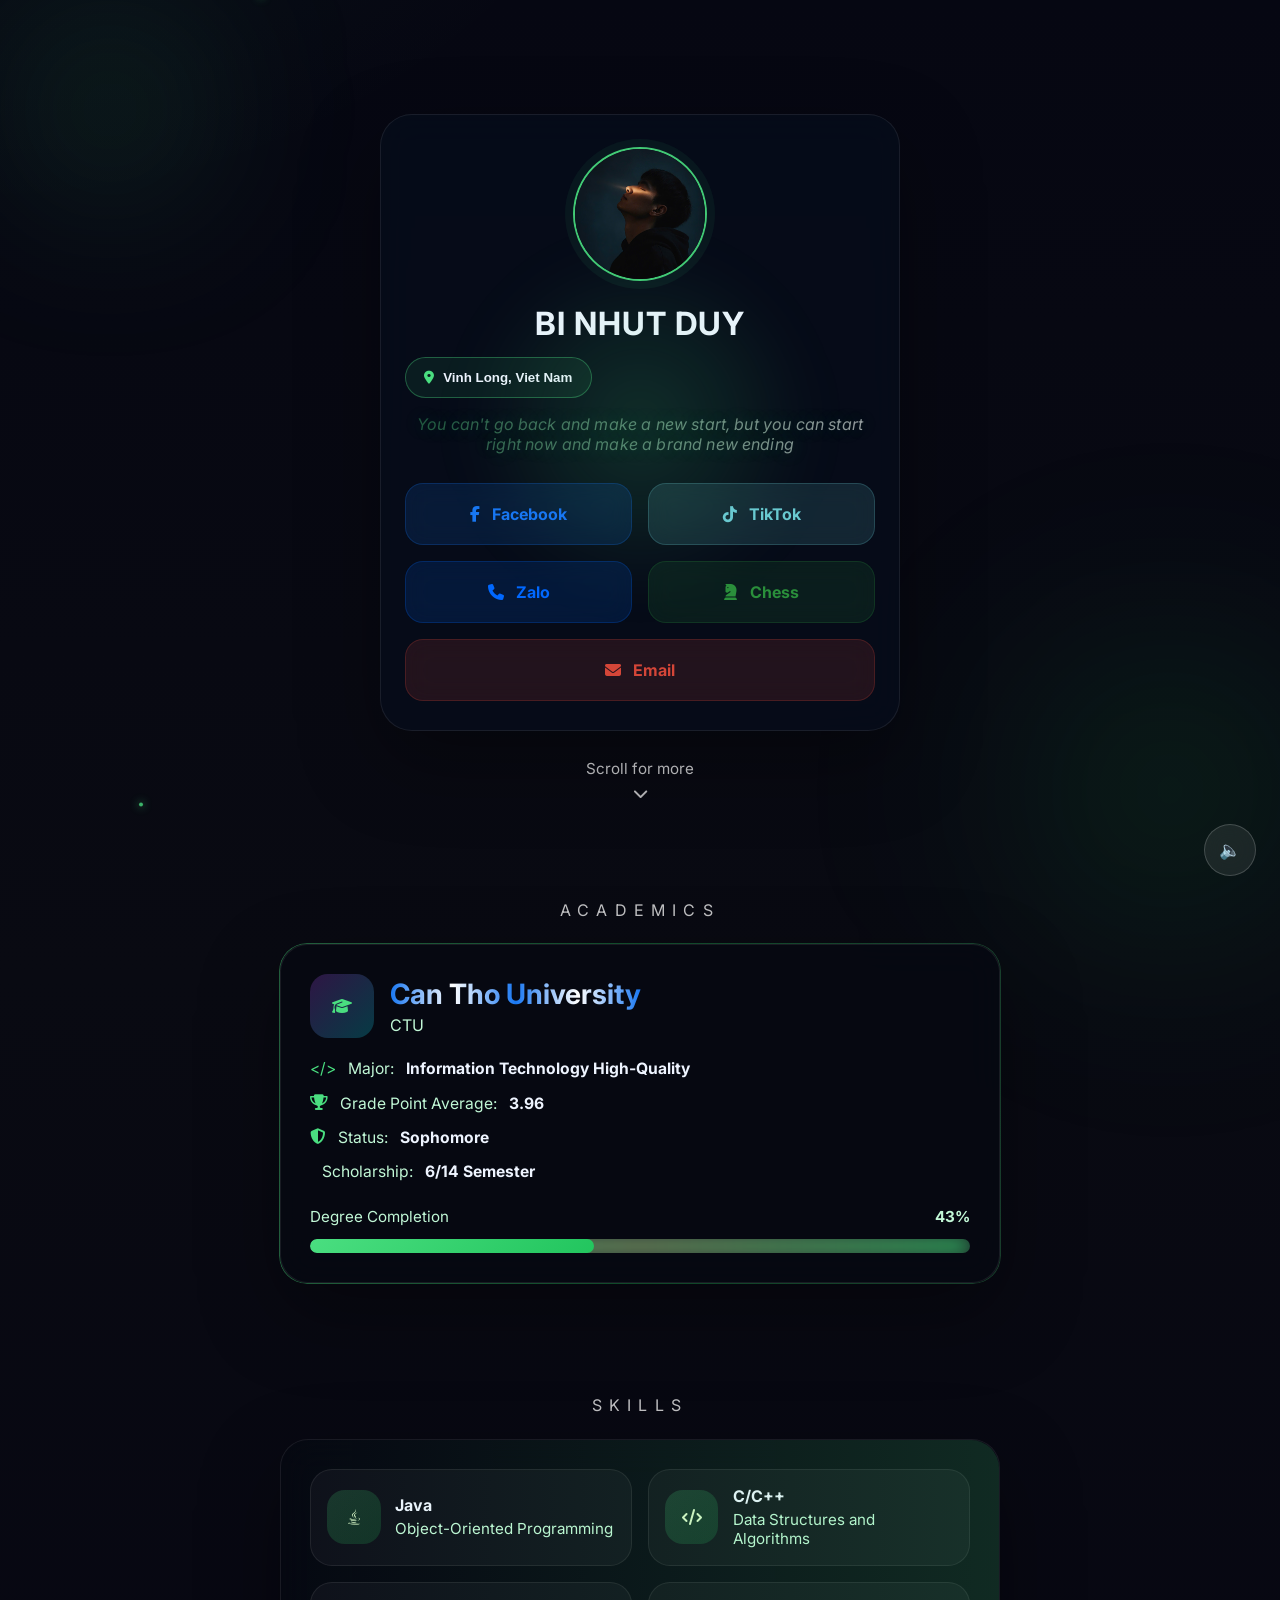
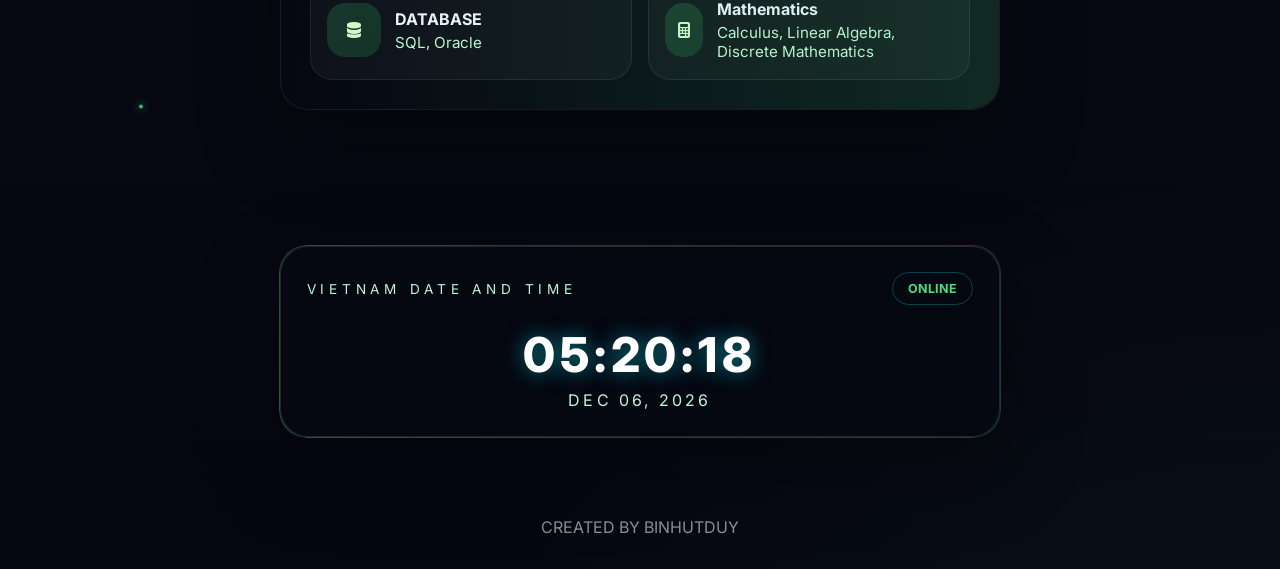
==== BlogCaNhan/index.html @ 52a74ba6 "Add files via upload" ====
<!DOCTYPE html>
<html lang="vi">
  <head>
    <meta charset="UTF-8" />
    <meta name="viewport" content="width=device-width, initial-scale=1.0" />
    <title>Nhut Duy Bi Profile</title>
    <meta
      name="description"
      content="Profile card cá nhân với hiệu ứng neon, giao diện mobile-first và liên kết mạng xã hội." 
    />
    <link rel="preconnect" href="https://fonts.googleapis.com" />
    <link rel="preconnect" href="https://fonts.gstatic.com" crossorigin />
    <link
      href="https://fonts.googleapis.com/css2?family=Inter:wght@400;500;600;700;800&display=swap"
      rel="stylesheet"
    />
    <link
      rel="stylesheet"
      href="https://cdnjs.cloudflare.com/ajax/libs/font-awesome/6.5.2/css/all.min.css"
    />
    <link rel="stylesheet" href="styles.css" />
  </head>
  <body>
    <audio id="background-music" src="https://www.soundhelix.com/examples/mp3/SoundHelix-Song-1.mp3" loop preload="auto"></audio>
    <button id="music-toggle" class="music-toggle" aria-label="Toggle background music">🔈</button>
    
    <div id="particles-js"></div>

    <main class="hero">
      <div class="hero-card" data-aos="fade-up">
        <div class="hero-card-glow"></div>
        <div class="avatar-wrap">
          <img
            src="img/avatar.jpg"
            alt="avatar"
            class="avatar"
          />
        </div>
        <h1>BI NHUT DUY</h1>
        <button class="location-pill">
          <i class="fa-solid fa-location-dot"></i>
          Vinh Long, Viet Nam
        </button>
        <p class="subtitle">You can't go back and make a new start, but you can start right now and make a brand new ending</p>

        <div class="links-grid">
          <a href="https://www.facebook.com/nhutduymz2306" target="_blank" rel="noopener noreferrer" class="link-button facebook">
            <i class="fa-brands fa-facebook-f"></i>
            Facebook
          </a>
          <a href="https://www.tiktok.com/@nhutduybi" target="_blank" rel="noopener noreferrer" class="link-button tik-tok">
            <i class="fa-brands fa-tiktok"></i>
            TikTok
          </a>
          <a href="http://zalo.me/0325506418" target="_blank" rel="noopener noreferrer" class="link-button zalo">
            <i class="fa-solid fa-phone"></i>
            Zalo
          </a>
          <a href="https://link.chess.com/friend/YRflpR" target="_blank" rel="noopener noreferrer" class="link-button chess">
            <i class="fa-solid fa-chess-knight"></i>
            Chess
          </a>
          <a href="mailto:nhutduybi2006@gmail.com" target="_blank" rel="noopener noreferrer" class="link-button free-fire">
            <i class="fa-solid fa-envelope"></i>
            Email
          </a>
        </div>
      </div>

      <div class="scroll-hint">
        <span>Scroll for more</span>
        <i class="fa-solid fa-chevron-down"></i>
      </div>
    </main>

    <section class="section academics container" data-aos="fade-up">
      <div class="section-heading">ACADEMICS</div>
      <div class="academics-card">
        <div class="academics-top">
          <div class="academics-icon">
            <i class="fa-solid fa-graduation-cap"></i>
          </div>
          <div>
            <h2>Can Tho University</h2>
            <p>CTU</p>
          </div>
        </div>
        <div class="academics-info">
          <div><span>&lt;/&gt;</span> Major: <strong>Information Technology High-Quality</strong></div>
          <div><i class="fa-solid fa-trophy"></i> Grade Point Average: <strong>3.96</strong></div>
          <div><i class="fa-solid fa-shield-halved"></i> Status: <strong>Sophomore</strong></div>
          <div><i class="fa-solid fa-shield-check"></i> Scholarship: <strong>6/14 Semester</strong></div>
        </div>
        <div class="progress-row">
          <div class="progress-meta">
            <span>Degree Completion</span>
            <strong>43%</strong>
          </div>
          <div class="progress-bar"><div class="progress-fill"></div></div>
        </div>
      </div>
    </section>

    <section class="section achievements container" data-aos="fade-up">
    <div class="section-heading">SKILLS</div>
      <div class="achievements-card">
        <div class="achievement-grid">
          <div class="achievement-item">
            <div class="achievement-icon">
              <i class="fa-brands fa-java"></i>
            </div>
            <div>
              <h3>Java</h3>
              <p>Object-Oriented Programming</p>
            </div>
          </div>
          <div class="achievement-item">
            <div class="achievement-icon">
              <i class="fa-solid fa-code"></i>
            </div>
            <div>
              <h3>C/C++</h3>
              <p>Data Structures and Algorithms</p>
            </div>
          </div>
          <div class="achievement-item">
            <div class="achievement-icon">
              <i class="fa-solid fa-database"></i>
            </div>
            <div>
              <h3>DATABASE</h3>
              <p>SQL, Oracle</p>
            </div>
          </div>
          <div class="achievement-item">
            <div class="achievement-icon">
              <i class="fa-solid fa-calculator"></i>
            </div>
            <div>
              <h3>Mathematics</h3>
              <p>Calculus, Linear Algebra, Discrete Mathematics</p>
            </div>
          </div>
        </div>
      </div>
    </section>

    <section class="section clock-section container" data-aos="fade-up">
      <div class="clock-card">
        <div class="clock-head">
          <span class="clock-title">VIETNAM DATE AND TIME</span>
          <span class="status-pill">ONLINE</span>
        </div>
        <div class="clock-display">
          <div id="clock-time">00:00:00</div>
          <div id="clock-date">-- --- ----</div>
        </div>
      </div>
    </section>

    <footer class="footer">
      <p>CREATED BY BINHUTDUY</p>
    </footer>

    <script src="https://unpkg.com/aos@2.3.4/dist/aos.js"></script>
    <script src="script.js"></script>
  </body>
</html>
---- BlogCaNhan/styles.css ----
:root {
  --bg: #04050e;
  --panel: rgba(9, 12, 26, 0.75);
  --panel-strong: rgba(255, 255, 255, 0.08);
  --text: #eef4ff;
  --muted: #c1f7d6;
  --accent: #4ade80;
  --accent-2: #22c55e;
  --accent-3: #16a34a;
  --border: rgba(255, 255, 255, 0.12);
  --shadow: 0 30px 80px rgba(0, 0, 0, 0.35);
}

* {
  box-sizing: border-box;
  margin: 0;
  padding: 0;
}

html {
  scroll-behavior: smooth;
  overflow-x: hidden;
}

body {
  overflow-x: hidden;
}

@keyframes pulse-glow {
  0%, 100% {
    box-shadow: 0 0 0 0 rgba(74, 222, 128, 0.7);
  }
  50% {
    box-shadow: 0 0 0 12px rgba(74, 222, 128, 0);
  }
}

@keyframes float-scale {
  0%, 100% {
    transform: scale(1);
  }
  50% {
    transform: scale(1.04);
  }
}

@keyframes shimmer {
  0% {
    background-position: -1000px 0;
  }
  100% {
    background-position: 1000px 0;
  }
}

@keyframes glow-pulse {
  0%, 100% {
    opacity: 0.35;
  }
  50% {
    opacity: 0.65;
  }
}

@keyframes glow-sweep {
  0% {
    opacity: 0.9;
    background-position: -220% 0;
  }
  50% {
    opacity: 1;
    background-position: 220% 0;
  }
  100% {
    opacity: 0.9;
    background-position: -220% 0;
  }
}

@keyframes shimmer-sweep {
  0% {
    background-position: -200% 0;
  }
  100% {
    background-position: 200% 0;
  }
}

@keyframes page-float {
  0%, 100% {
    transform: translate3d(0, 0, 0) scale(1);
    opacity: 0.35;
  }
  50% {
    transform: translate3d(30px, -20px, 0) scale(1.05);
    opacity: 0.55;
  }
}

@keyframes rotate-gradient {
  0% {
    background-position: 0% 50%;
  }
  50% {
    background-position: 100% 50%;
  }
  100% {
    background-position: 0% 50%;
  }
}

@keyframes orbit-around {
  0% {
    transform: rotate(0deg) translateX(120px) rotate(0deg);
  }
  100% {
    transform: rotate(360deg) translateX(120px) rotate(-360deg);
  }
}

@keyframes orbit-around-sm {
  0% {
    transform: rotate(0deg) translateX(95px) rotate(0deg);
  }
  100% {
    transform: rotate(360deg) translateX(95px) rotate(-360deg);
  }
}

@keyframes orbit-reverse {
  0% {
    transform: rotate(-360deg) translateX(110px) rotate(360deg);
  }
  100% {
    transform: rotate(0deg) translateX(110px) rotate(0deg);
  }
}

.orbit-container {
  position: absolute;
  width: 100%;
  height: 100%;
  left: 50%;
  top: 50%;
  transform: translate(-50%, -50%);
  pointer-events: none;
  overflow: hidden;
  max-width: 100%;
  max-height: 100%;
}

@keyframes spin-ring {
  0% { transform: rotate(0deg); }
  100% { transform: rotate(360deg); }
}

@keyframes spin-ring-reverse {
  0% { transform: rotate(360deg); }
  100% { transform: rotate(0deg); }
}

.orbit-particle {
  position: absolute;
  width: 4px;
  height: 4px;
  border-radius: 50%;
  background: rgba(74, 222, 128, 0.8);
  box-shadow: 0 0 8px rgba(74, 222, 128, 0.9);
  left: 50%;
  top: 50%;
  margin: -2px 0 0 -2px;
}

body {
  min-height: 100vh;
  font-family: "Inter", sans-serif;
  color: var(--text);
  background-image: radial-gradient(circle at top left, rgba(74, 222, 128, 0.08), transparent 20%),
    radial-gradient(circle at bottom right, rgba(34, 197, 94, 0.1), transparent 25%),
    linear-gradient(180deg, #060712 0%, #090a12 45%, #060612 100%);
  background-size: 150% 150%, 150% 150%, 100% 100%;
  background-position: 0% 50%, 100% 50%, 50% 50%;
  animation: background-pulse 18s ease-in-out infinite;
  overflow-x: hidden;
  position: relative;
}

body::before,
body::after {
  content: "";
  position: fixed;
  inset: auto;
  width: 420px;
  height: 420px;
  border-radius: 50%;
  filter: blur(90px);
  pointer-events: none;
  z-index: 0;
}

body::before {
  top: -100px;
  left: -100px;
  background: radial-gradient(circle, rgba(74, 222, 128, 0.28), transparent 38%);
  animation: page-float 12s ease-in-out infinite, glow-drift 35s ease-in-out infinite;
}

body::after {
  right: -100px;
  bottom: -100px;
  background: radial-gradient(circle, rgba(34, 197, 94, 0.24), transparent 42%);
  box-shadow: inset 0 0 180px rgba(34, 197, 94, 0.12);
  animation: page-float 10s ease-in-out infinite, glow-drift-reverse 38s ease-in-out infinite;
  animation-delay: 4s, 4s;
}

@keyframes background-pulse {
  0%, 100% {
    background-position: 0% 50%, 100% 50%, 50% 50%;
  }
  50% {
    background-position: 15% 55%, 85% 45%, 50% 50%;
  }
}

@keyframes glow-drift {
  0%, 100% {
    transform: translate(0, 0);
    opacity: 1;
  }
  50% {
    transform: translate(20px, 18px);
    opacity: 0.85;
  }
}

@keyframes glow-drift-reverse {
  0%, 100% {
    transform: translate(0, 0);
    opacity: 1;
  }
  50% {
    transform: translate(-18px, -22px);
    opacity: 0.8;
  }
}

#particles-js {
  position: fixed;
  inset: 0;
  z-index: 0;
  pointer-events: none;
}

.music-toggle {
  position: fixed;
  bottom: 1.5rem;
  right: 1.5rem;
  z-index: 20;
  width: 52px;
  height: 52px;
  border-radius: 50%;
  border: 1px solid rgba(255, 255, 255, 0.18);
  background: rgba(255, 255, 255, 0.08);
  color: var(--accent-2);
  font-size: 1.1rem;
  display: grid;
  place-items: center;
  backdrop-filter: blur(12px);
  cursor: pointer;
  transition: transform 0.2s ease, background 0.2s ease, box-shadow 0.2s ease;
}

.music-toggle:hover {
  transform: scale(1.05);
  background: rgba(255, 255, 255, 0.14);
  box-shadow: 0 16px 34px rgba(74, 222, 128, 0.15);
}

.hero {
  min-height: 100vh;
  display: flex;
  flex-direction: column;
  justify-content: center;
  align-items: center;
  padding: 2rem 0 1rem;
  position: relative;
  z-index: 1;
}

.hero-card {
  position: relative;
  width: min(520px, calc(100% - 2rem));
  padding: 2rem 1.5rem 1.8rem;
  background: rgba(7, 12, 26, 0.85);
  border: 1px solid rgba(255, 255, 255, 0.08);
  border-radius: 32px;
  box-shadow: var(--shadow);
  backdrop-filter: blur(18px);
  overflow: visible;
  max-width: calc(100vw - 2rem);
  box-sizing: border-box;
}

.hero-card-glow {
  position: absolute;
  inset: -12px;
  z-index: 0;
  background: radial-gradient(circle, rgba(74, 222, 128, 0.18), transparent 42%);
  filter: blur(26px);
}

.avatar-wrap {
  position: relative;
  width: 134px;
  height: 134px;
  margin: 0 auto 1.4rem;
  border-radius: 50%;
  border: 2px solid rgba(74, 222, 128, 0.9);
  box-shadow: 0 0 0 8px rgba(74, 222, 128, 0.06);
  background: radial-gradient(circle at top left, rgba(74, 222, 128, 0.35), transparent 35%);
  overflow: hidden;
  z-index: 1;
  animation: pulse-glow 2.5s ease-in-out infinite;
}

.avatar {
  width: 100%;
  height: 100%;
  object-fit: cover;
}

.hero-card h1 {
  font-size: 2rem;
  text-align: center;
  letter-spacing: 0.03em;
  margin-bottom: 0.9rem;
  z-index: 1;
  animation: float-scale 3s ease-in-out infinite;
}

.location-pill {
  display: inline-flex;
  align-items: center;
  gap: 0.55rem;
  margin: 0 auto 1rem;
  padding: 0.75rem 1.15rem;
  border-radius: 999px;
  border: 1px solid rgba(74, 222, 128, 0.35);
  background: rgba(74, 222, 128, 0.08);
  color: var(--text);
  font-weight: 600;
  cursor: default;
  z-index: 1;
}

.location-pill i {
  color: var(--accent);
}

.subtitle {
  text-align: center;
  color: #e8fdf3;
  font-size: 1rem;
  font-style: italic;
  margin-bottom: 1.8rem;
  z-index: 1;
  letter-spacing: 0.01em;
  text-shadow: 0 0 18px rgba(74, 222, 128, 0.25);
  background: linear-gradient(90deg, rgba(74, 222, 128, 0.35), rgba(255, 255, 255, 0.6));
  -webkit-background-clip: text;
  -webkit-text-fill-color: transparent;
  animation: subtitle-pop 5s ease-in-out infinite;
}

@keyframes subtitle-pop {
  0%, 100% {
    opacity: 0.88;
    transform: translateY(0px);
  }
  50% {
    opacity: 1;
    transform: translateY(-2px);
  }
}

.links-grid {
  display: grid;
  grid-template-columns: repeat(2, minmax(0, 1fr));
  gap: 1rem;
  z-index: 1;
}

.link-button {
  display: inline-flex;
  align-items: center;
  gap: 0.75rem;
  justify-content: center;
  min-height: 62px;
  padding: 0 1rem;
  border-radius: 18px;
  font-weight: 700;
  text-decoration: none;
  transition: transform 0.2s ease, box-shadow 0.2s ease, filter 0.2s ease;
  color: #fff;
  background: rgba(255, 255, 255, 0.06);
  border: 1px solid rgba(255, 255, 255, 0.08);
  backdrop-filter: blur(12px);
}

.link-button:hover {
  transform: scale(1.02);
  filter: brightness(1.15);
  box-shadow: 0 15px 35px rgba(0, 0, 0, 0.3);
  border-color: rgba(255, 255, 255, 0.25);
}

.link-button.facebook {
  color: #1877f2;
  background: rgba(24, 119, 242, 0.14);
  border-color: rgba(24, 119, 242, 0.22);
  transition: all 0.3s ease;
}

.link-button.facebook:hover {
  box-shadow: 0 0 20px rgba(24, 119, 242, 0.4);
}

.link-button.instagram {
  color: #ff7dbd;
  background: rgba(255, 125, 189, 0.14);
  border-color: rgba(255, 125, 189, 0.22);
  transition: all 0.3s ease;
}

.link-button.instagram:hover {
  box-shadow: 0 0 20px rgba(255, 125, 189, 0.4);
}

.link-button.zalo {
  color: #0068ff;
  background: rgba(0, 104, 255, 0.14);
  border-color: rgba(0, 104, 255, 0.22);
  transition: all 0.3s ease;
}

.link-button.zalo:hover {
  box-shadow: 0 0 20px rgba(0, 104, 255, 0.4);
}

.link-button.chess {
  color: #2a8f3b;
  background: rgba(42, 143, 59, 0.14);
  border-color: rgba(42, 143, 59, 0.22);
  transition: all 0.3s ease;
}

.link-button.chess:hover {
  box-shadow: 0 0 20px rgba(42, 143, 59, 0.4);
}

.link-button.free-fire {
  grid-column: 1 / -1;
  justify-self: center;
  width: 100%;
  color: #d44638;
  background: rgba(212, 70, 56, 0.14);
  border-color: rgba(212, 70, 56, 0.22);
  transition: all 0.3s ease;
}

.link-button.free-fire:hover {
  box-shadow: 0 0 20px rgba(212, 70, 56, 0.4);
}

.link-button.tik-tok {
  color: #69c9d0;
  background: rgba(105, 201, 208, 0.14);
  border-color: rgba(105, 201, 208, 0.22);
  transition: all 0.3s ease;
}

.link-button.tik-tok:hover {
  box-shadow: 0 0 20px rgba(105, 201, 208, 0.4);
}

.scroll-hint {
  margin-top: 1.75rem;
  display: flex;
  flex-direction: column;
  align-items: center;
  gap: 0.55rem;
  color: rgba(255, 255, 255, 0.68);
  font-size: 0.95rem;
  z-index: 1;
}

.scroll-hint i {
  font-size: 0.95rem;
  animation: float-up 2s ease-in-out infinite;
}

.section {
  padding: 3rem 0 4rem;
  position: relative;
  z-index: 1;
}

.section.academics {
  padding-top: 0;
}

.section-heading {
  text-align: center;
  color: rgba(255, 255, 255, 0.75);
  font-size: 1rem;
  letter-spacing: 0.45em;
  margin-bottom: 1.5rem;
}

.achievements-card,
.academics-card {
  position: relative;
  width: min(720px, calc(100% - 2rem));
  margin: 0 auto;
  padding: 1.8rem;
  background: rgba(6, 8, 18, 0.88);
  border: 1px solid rgba(255, 255, 255, 0.08);
  border-radius: 28px;
  box-shadow: var(--shadow);
  backdrop-filter: blur(18px);
  overflow: visible;
  max-width: calc(100vw - 2rem);
  box-sizing: border-box;
}

.achievements-card {
  animation: glow-sweep 6s ease-in-out infinite;
}

.achievements-card::before {
  content: "";
  position: absolute;
  inset: 0;
  border-radius: 28px;
  background: linear-gradient(90deg, transparent, rgba(74, 222, 128, 0.18), transparent);
  background-size: 220% 100%;
  animation: shimmer-sweep 4s linear infinite;
  pointer-events: none;
  z-index: 0;
}

.academics-card::after {
  content: "";
  position: absolute;
  inset: -2px;
  border-radius: 28px;
  padding: 1px;
  background: linear-gradient(90deg, rgba(74, 222, 128, 0.4), rgba(34, 197, 94, 0.35), rgba(74, 222, 128, 0.25));
  mask: linear-gradient(#fff 0 0) content-box, linear-gradient(#fff 0 0);
  mask-composite: subtract;
  pointer-events: none;
  z-index: -1;
}

.academics-top {
  display: flex;
  align-items: center;
  gap: 1rem;
  margin-bottom: 1.35rem;
}

.academics-icon {
  width: 64px;
  height: 64px;
  border-radius: 18px;
  display: grid;
  place-items: center;
  background: linear-gradient(135deg, rgba(191, 74, 255, 0.22), rgba(10, 243, 255, 0.22));
  color: var(--accent);
}

.academics-top h2 {
  font-size: 1.75rem;
  margin-bottom: 0.25rem;
  background: linear-gradient(90deg, #1877f2 0%, #ffffff 25%, #1877f2 50%, #ffffff 75%, #1877f2 100%);
  -webkit-background-clip: text;
  -webkit-text-fill-color: transparent;
  background-clip: text;
  color: transparent;
}

.academics-top p {
  color: var(--muted);
}

.academics-info {
  display: grid;
  gap: 0.95rem;
  margin-bottom: 1.65rem;
}

.academics-info div {
  display: flex;
  align-items: center;
  gap: 0.75rem;
  color: var(--muted);
  font-size: 0.98rem;
}

.academics-info strong {
  color: var(--text);
}

.academics-info span,
.academics-info i {
  color: var(--accent);
}

.progress-row {
  display: grid;
  gap: 0.8rem;
}

.progress-meta {
  display: flex;
  justify-content: space-between;
  align-items: center;
  color: var(--muted);
  font-size: 0.95rem;
}

.progress-bar {
  position: relative;
  width: 100%;
  height: 14px;
  border-radius: 999px;
  background: rgba(255, 255, 255, 0.08);
  overflow: hidden;
}

.progress-bar::before {
  content: "";
  position: absolute;
  inset: -3px;
  border-radius: 999px;
  background: linear-gradient(90deg, rgba(74, 222, 128, 0.8), rgba(190, 255, 146, 0.5), rgba(34, 197, 94, 0.8));
  filter: blur(10px);
  z-index: -1;
}

.progress-fill {
  width: 43%;
  height: 100%;
  border-radius: 999px;
  background: linear-gradient(135deg, var(--accent), var(--accent-2));
}

.footer {
  text-align: center;
  padding: 1rem 0 2rem;
  color: rgba(255, 255, 255, 0.55);
}

@media (max-width: 720px) {
  .hero-card {
    padding: 1.8rem 1.2rem 1.4rem;
  }

  .avatar-wrap {
    width: 120px;
    height: 120px;
  }

  .hero-card h1 {
    font-size: 1.9rem;
  }

  .location-pill,
  .subtitle {
    font-size: 0.95rem;
  }

  .links-grid {
    grid-template-columns: 1fr 1fr;
    gap: 0.85rem;
  }

  .link-button {
    min-height: 56px;
    border-radius: 16px;
    transition: transform 0.18s ease, box-shadow 0.18s ease, background 0.18s ease;
    touch-action: manipulation;
  }

  .link-button:active {
    transform: scale(0.98);
    box-shadow: 0 10px 24px rgba(74, 222, 128, 0.16);
  }

  .section-heading {
    letter-spacing: 0.35em;
  }

  .hero-card {
    border-color: rgba(74, 222, 128, 0.18);
    box-shadow: 0 25px 80px rgba(74, 222, 128, 0.16);
  }

  .hero-card::after {
    content: "";
    position: absolute;
    inset: -14px;
    border-radius: 36px;
    background: radial-gradient(circle, rgba(74, 222, 128, 0.14), transparent 60%);
    filter: blur(18px);
    pointer-events: none;
    z-index: 0;
  }
}

@media (max-width: 540px) {
  .hero-card {
    width: calc(100% - 1.5rem);
  }

  .links-grid {
    grid-template-columns: 1fr;
  }

  .link-button.bank {
    width: 100%;
  }

  .academics-card,
  .achievements-card,
  .clock-card {
    width: calc(100% - 1.5rem);
  }

  .academics-top {
    flex-direction: column;
    align-items: flex-start;
  }

  .achievement-grid {
    grid-template-columns: 1fr;
  }

  .achievement-item {
    flex-direction: column;
    align-items: flex-start;
    gap: 0.75rem;
  }

  .achievement-icon {
    width: 48px;
    height: 48px;
  }

  .music-toggle {
    width: 46px;
    height: 46px;
    bottom: 1rem;
    right: 1rem;
  }
}

.achievements-card {
  position: relative;
  width: min(720px, calc(100% - 2rem));
  margin: 0 auto 1.5rem;
  padding: 1.8rem;
  background: rgba(6, 8, 18, 0.88);
  border: 1px solid rgba(255, 255, 255, 0.08);
  border-radius: 28px;
  box-shadow: var(--shadow);
  backdrop-filter: blur(18px);
  overflow: visible;
  max-width: calc(100vw - 2rem);
  box-sizing: border-box;
}

.achievement-grid {
  display: grid;
  grid-template-columns: repeat(2, minmax(0, 1fr));
  gap: 1rem;
}

.achievement-item {
  display: flex;
  align-items: center;
  gap: 0.9rem;
  padding: 1rem 1rem 1.1rem;
  border-radius: 22px;
  background: rgba(255, 255, 255, 0.04);
  border: 1px solid rgba(255, 255, 255, 0.08);
  transition: transform 0.25s ease, box-shadow 0.25s ease, border-color 0.25s ease;
}

.achievement-item:hover {
  transform: scale(1.02);
  box-shadow: 0 12px 24px rgba(74, 222, 128, 0.18);
  border-color: rgba(74, 222, 128, 0.25);
}

.achievement-item:hover .achievement-icon {
  transform: rotate(8deg) scale(1.05);
}

.achievement-icon {
  width: 54px;
  height: 54px;
  border-radius: 18px;
  display: grid;
  place-items: center;
  background: linear-gradient(135deg, rgba(74, 222, 128, 0.18), rgba(34, 197, 94, 0.18));
  color: #d8f5c7;
}

.achievement-item h3 {
  font-size: 1rem;
  margin-bottom: 0.25rem;
}

.achievement-item p {
  color: var(--muted);
  font-size: 0.95rem;
}

.clock-card {
  position: relative;
  padding: 1.6rem;
  background: rgba(6, 8, 18, 0.88);
  border: 1px solid rgba(255, 255, 255, 0.12);
  border-radius: 28px;
  box-shadow: var(--shadow);
  backdrop-filter: blur(24px);
  max-width: min(720px, calc(100vw - 2rem));
  margin: 0 auto;
  overflow: visible;
  box-sizing: border-box;
}

.clock-card::after {
  content: "";
  position: absolute;
  inset: -2px;
  border-radius: 28px;
  padding: 1px;
  background: linear-gradient(45deg, rgba(74, 222, 128, 0.4), rgba(34, 197, 94, 0.35), rgba(74, 222, 128, 0.25));
  mask: linear-gradient(#fff 0 0) content-box, linear-gradient(#fff 0 0);
  mask-composite: subtract;
  pointer-events: none;
  z-index: -1;
}

.clock-head {
  display: flex;
  justify-content: space-between;
  align-items: center;
  gap: 0.75rem;
  margin-bottom: 1.25rem;
}

.clock-title {
  color: var(--muted);
  letter-spacing: 0.35em;
  font-size: 0.85rem;
  text-transform: uppercase;
}

.status-pill {
  display: inline-flex;
  align-items: center;
  justify-content: center;
  padding: 0.5rem 0.95rem;
  border-radius: 999px;
  border: 1px solid rgba(10, 243, 255, 0.25);
  color: var(--accent);
  font-weight: 700;
  font-size: 0.78rem;
  text-transform: uppercase;
}

.clock-display {
  display: flex;
  flex-direction: column;
  align-items: center;
  gap: 0.35rem;
}

#clock-time {
  font-size: 3rem;
  font-weight: 800;
  letter-spacing: 0.1em;
  color: #ffffff;
  animation: glow-pulse 2s ease-in-out infinite;
  text-shadow: 0 0 20px rgba(10, 243, 255, 0.5);
}

#clock-date {
  font-size: 1rem;
  color: var(--muted);
  letter-spacing: 0.2em;
  animation: float-up 4s ease-in-out infinite;
}

@media (max-width: 720px) {
  .clock-card {
    padding: 1.4rem;
  }

  #clock-time {
    font-size: 2.6rem;
  }
}

@media (max-width: 540px) {
  .clock-head {
    flex-direction: column;
    align-items: flex-start;
  }

  #clock-time {
    font-size: 2.2rem;
  }
}
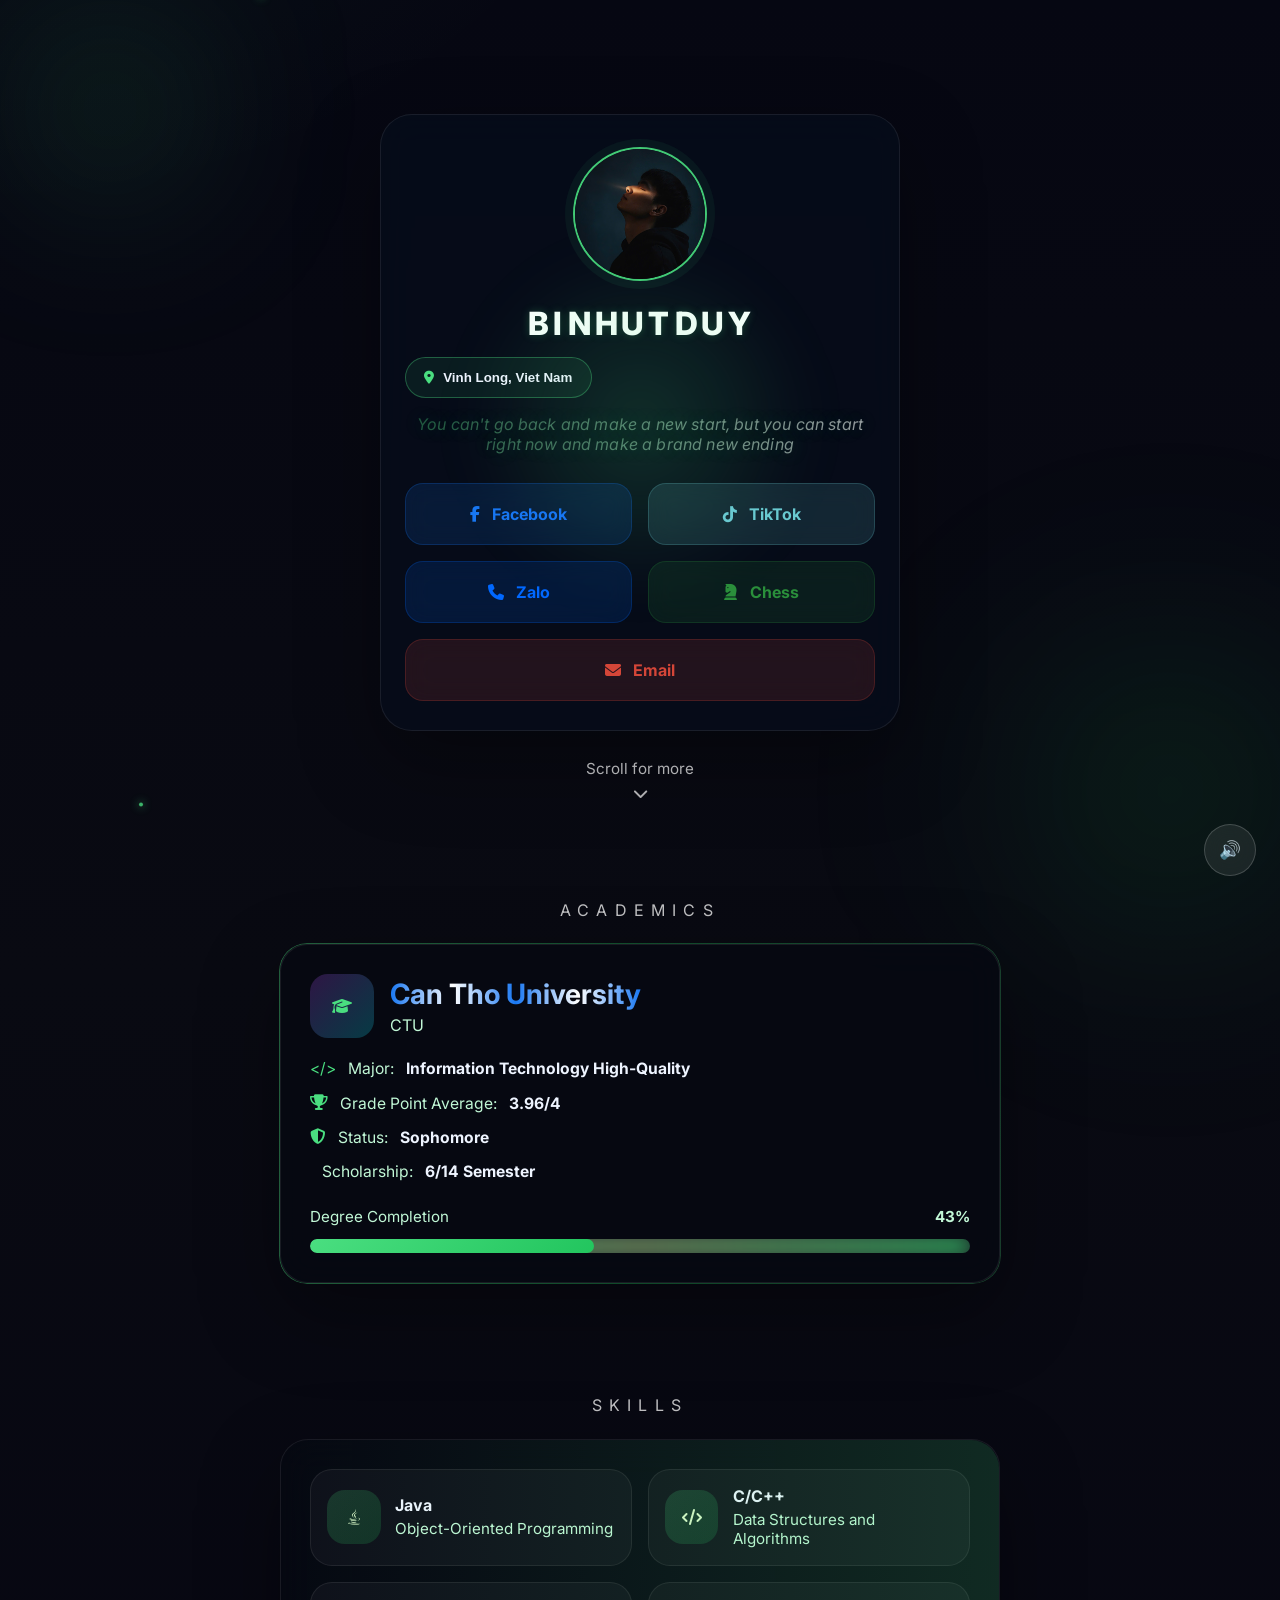
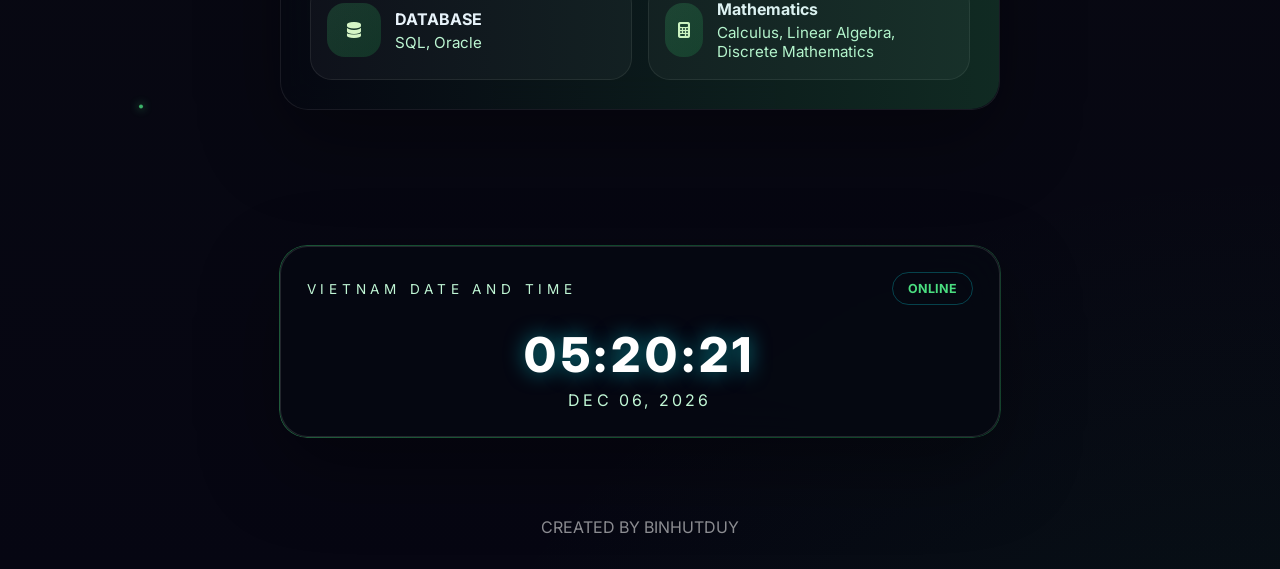
==== commit 7932bf5d: "Add files via upload" ====
--- a/BlogCaNhan/index.html
+++ b/BlogCaNhan/index.html
@@ -21,8 +21,8 @@
     <link rel="stylesheet" href="styles.css" />
   </head>
   <body>
-    <audio id="background-music" src="https://www.soundhelix.com/examples/mp3/SoundHelix-Song-1.mp3" loop preload="auto"></audio>
-    <button id="music-toggle" class="music-toggle" aria-label="Toggle background music">🔈</button>
+    <audio id="background-music" src="https://www.soundhelix.com/examples/mp3/SoundHelix-Song-1.mp3" loop preload="auto" autoplay playsinline></audio>
+    <button id="music-toggle" class="music-toggle" aria-label="Tắt nhạc" title="Tắt nhạc">🔊</button>
     
     <div id="particles-js"></div>
 
@@ -36,7 +36,9 @@
             class="avatar"
           />
         </div>
-        <h1>BI NHUT DUY</h1>
+        <h1 class="name-title" aria-label="BI NHUT DUY">
+          <span>B</span><span>I</span><span> </span><span>N</span><span>H</span><span>U</span><span>T</span><span> </span><span>D</span><span>U</span><span>Y</span>
+        </h1>
         <button class="location-pill">
           <i class="fa-solid fa-location-dot"></i>
           Vinh Long, Viet Nam
@@ -56,7 +58,7 @@
             <i class="fa-solid fa-phone"></i>
             Zalo
           </a>
-          <a href="https://link.chess.com/friend/YRflpR" target="_blank" rel="noopener noreferrer" class="link-button chess">
+          <a href="https://link.chess.com/friend/jYQXuq" target="_blank" rel="noopener noreferrer" class="link-button chess">
             <i class="fa-solid fa-chess-knight"></i>
             Chess
           </a>
@@ -87,7 +89,7 @@
         </div>
         <div class="academics-info">
           <div><span>&lt;/&gt;</span> Major: <strong>Information Technology High-Quality</strong></div>
-          <div><i class="fa-solid fa-trophy"></i> Grade Point Average: <strong>3.96</strong></div>
+          <div><i class="fa-solid fa-trophy"></i> Grade Point Average: <strong>3.96/4</strong></div>
           <div><i class="fa-solid fa-shield-halved"></i> Status: <strong>Sophomore</strong></div>
           <div><i class="fa-solid fa-shield-check"></i> Scholarship: <strong>6/14 Semester</strong></div>
         </div>
--- a/BlogCaNhan/styles.css
+++ b/BlogCaNhan/styles.css
@@ -339,6 +339,48 @@
   animation: float-scale 3s ease-in-out infinite;
 }
 
+.name-title {
+  display: flex;
+  justify-content: center;
+  flex-wrap: wrap;
+  gap: 0.08em;
+  font-weight: 800;
+  text-transform: uppercase;
+  text-shadow: 0 0 12px rgba(74, 222, 128, 0.2);
+}
+
+.name-title span {
+  display: inline-block;
+  color: #f7fffb;
+  animation: name-bounce 2.2s ease-in-out infinite;
+  text-shadow: 0 0 8px rgba(74, 222, 128, 0.25);
+}
+
+.name-title span:nth-child(2n) {
+  animation-delay: 0.1s;
+}
+
+.name-title span:nth-child(3n) {
+  animation-delay: 0.2s;
+}
+
+.name-title span:nth-child(4n) {
+  animation-delay: 0.3s;
+}
+
+@keyframes name-bounce {
+  0%, 100% {
+    transform: translateY(0) scale(1);
+    color: #f7fffb;
+    text-shadow: 0 0 8px rgba(74, 222, 128, 0.2);
+  }
+  50% {
+    transform: translateY(-4px) scale(1.06);
+    color: #7ef0a8;
+    text-shadow: 0 0 14px rgba(74, 222, 128, 0.45);
+  }
+}
+
 .location-pill {
   display: inline-flex;
   align-items: center;
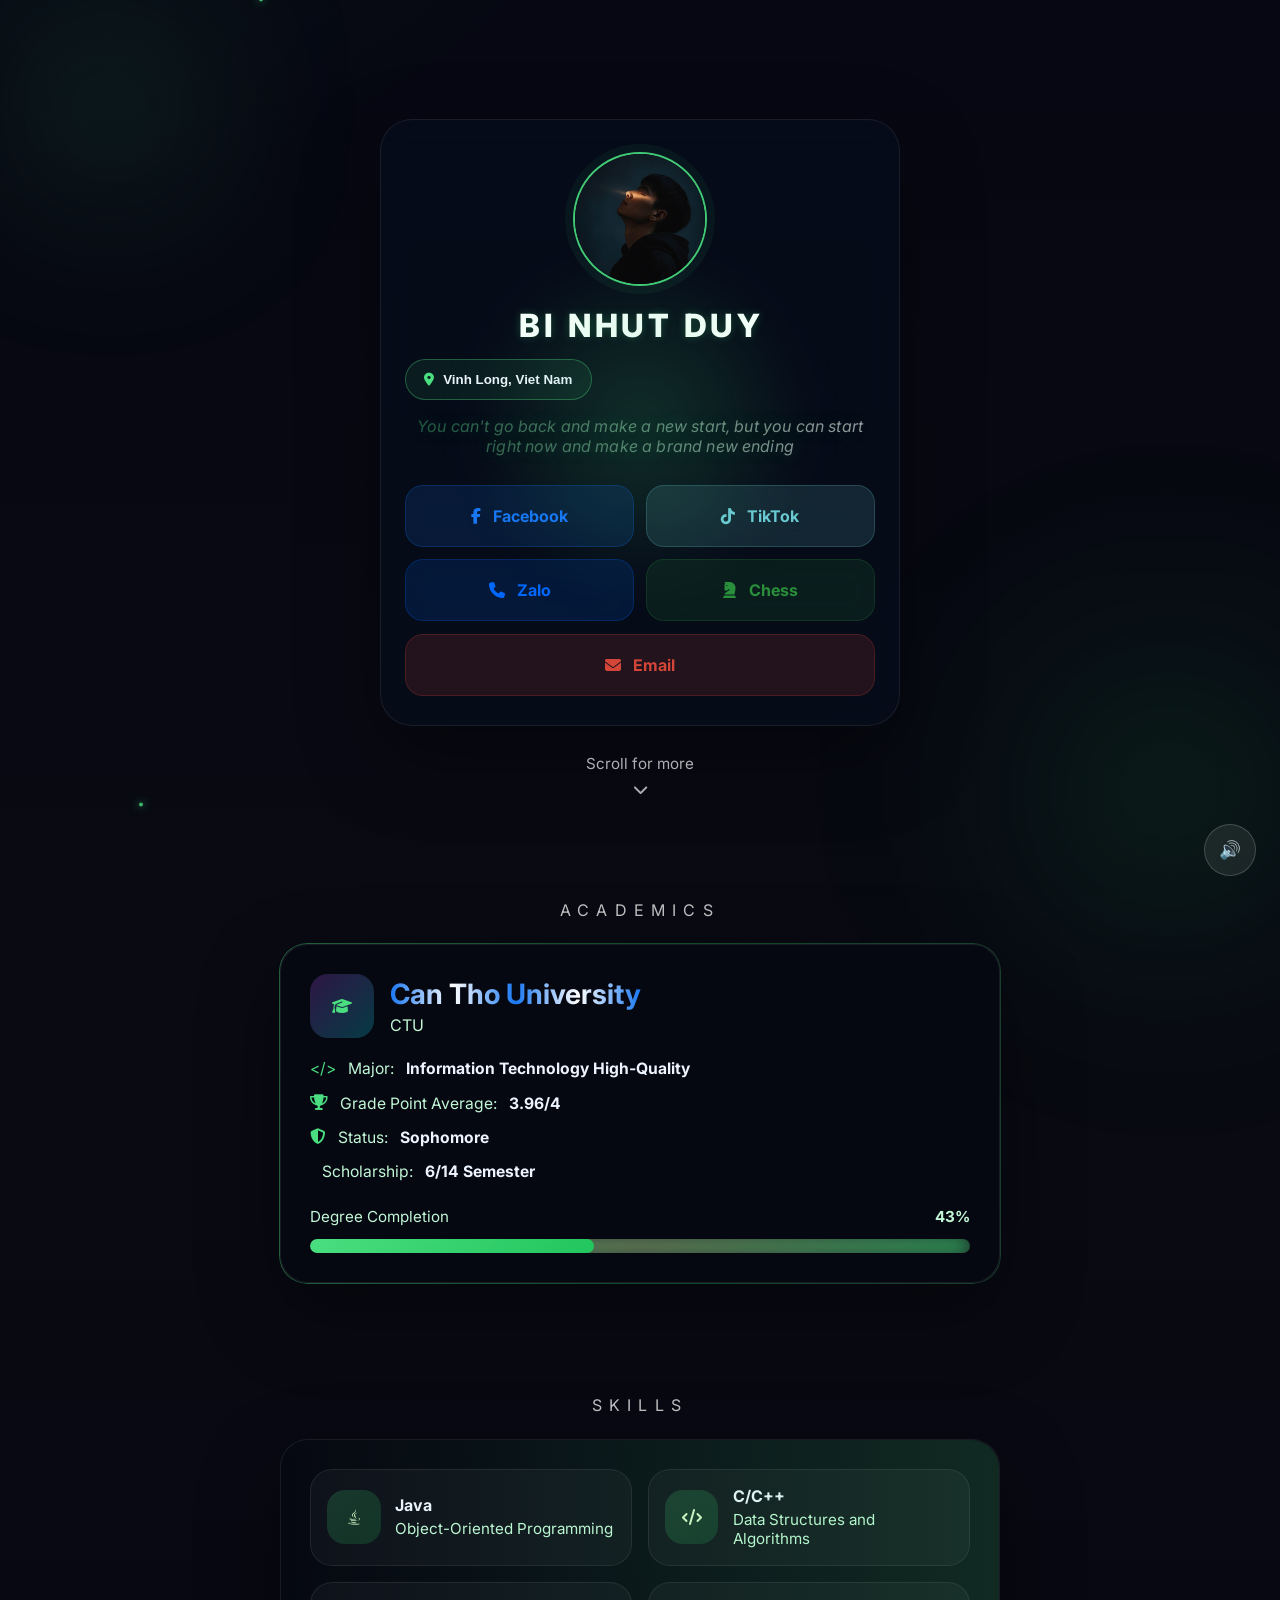
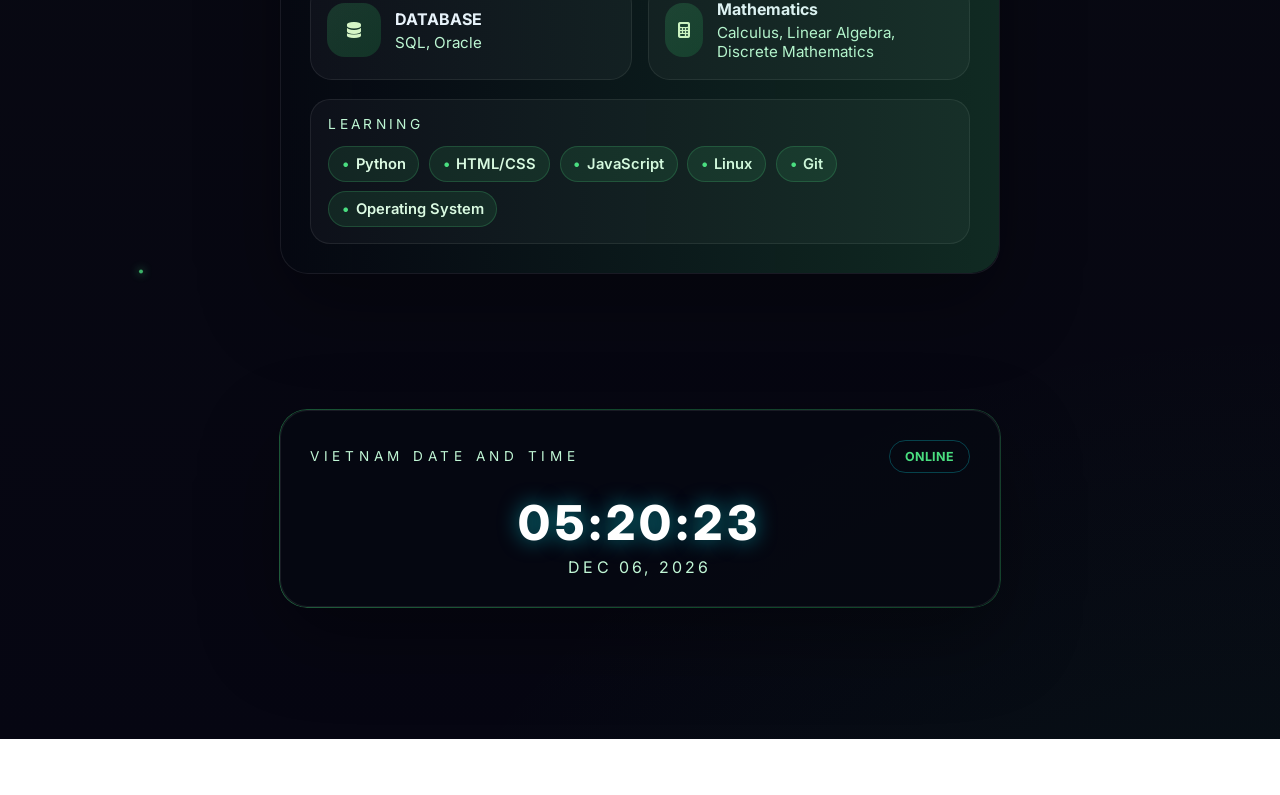
==== commit 2ab959f6: "Add files via upload" ====
--- a/BlogCaNhan/index.html
+++ b/BlogCaNhan/index.html
@@ -37,7 +37,7 @@
           />
         </div>
         <h1 class="name-title" aria-label="BI NHUT DUY">
-          <span>B</span><span>I</span><span> </span><span>N</span><span>H</span><span>U</span><span>T</span><span> </span><span>D</span><span>U</span><span>Y</span>
+          <span>B</span><span>I</span><span class="name-space"></span><span>N</span><span>H</span><span>U</span><span>T</span><span class="name-space"></span><span>D</span><span>U</span><span>Y</span>
         </h1>
         <button class="location-pill">
           <i class="fa-solid fa-location-dot"></i>
@@ -75,9 +75,9 @@
       </div>
     </main>
 
-    <section class="section academics container" data-aos="fade-up">
-      <div class="section-heading">ACADEMICS</div>
-      <div class="academics-card">
+    <section class="section academics container reveal">
+      <div class="section-heading reveal">ACADEMICS</div>
+      <div class="academics-card reveal reveal-delay-1">
         <div class="academics-top">
           <div class="academics-icon">
             <i class="fa-solid fa-graduation-cap"></i>
@@ -103,9 +103,9 @@
       </div>
     </section>
 
-    <section class="section achievements container" data-aos="fade-up">
-    <div class="section-heading">SKILLS</div>
-      <div class="achievements-card">
+    <section class="section achievements container reveal">
+      <div class="section-heading reveal">SKILLS</div>
+      <div class="achievements-card reveal reveal-delay-1">
         <div class="achievement-grid">
           <div class="achievement-item">
             <div class="achievement-icon">
@@ -144,11 +144,23 @@
             </div>
           </div>
         </div>
+
+        <div class="learning-wrap">
+          <div class="learning-title">Learning</div>
+          <div class="learning-badges">
+            <span class="learning-badge">Python</span>
+            <span class="learning-badge">HTML/CSS</span>
+            <span class="learning-badge">JavaScript</span>
+            <span class="learning-badge">Linux</span>
+            <span class="learning-badge">Git</span>
+            <span class="learning-badge">Operating System</span>
+          </div>
+        </div>
       </div>
     </section>
 
-    <section class="section clock-section container" data-aos="fade-up">
-      <div class="clock-card">
+    <section class="section clock-section container reveal">
+      <div class="clock-card reveal reveal-delay-1">
         <div class="clock-head">
           <span class="clock-title">VIETNAM DATE AND TIME</span>
           <span class="status-pill">ONLINE</span>
@@ -160,7 +172,7 @@
       </div>
     </section>
 
-    <footer class="footer">
+    <footer class="footer reveal">
       <p>CREATED BY BINHUTDUY</p>
     </footer>
 
--- a/BlogCaNhan/styles.css
+++ b/BlogCaNhan/styles.css
@@ -300,6 +300,8 @@
   overflow: visible;
   max-width: calc(100vw - 2rem);
   box-sizing: border-box;
+  transform: none;
+  transition: none;
 }
 
 .hero-card-glow {
@@ -345,8 +347,16 @@
   flex-wrap: wrap;
   gap: 0.08em;
   font-weight: 800;
+  font-size: clamp(1.8rem, 4.2vw, 2.45rem);
+  letter-spacing: 0.28em;
+  line-height: 1.12;
   text-transform: uppercase;
   text-shadow: 0 0 12px rgba(74, 222, 128, 0.2);
+}
+
+.name-title .name-space {
+  display: inline-block;
+  width: 0.28em;
 }
 
 .name-title span {
@@ -411,6 +421,7 @@
   text-shadow: 0 0 18px rgba(74, 222, 128, 0.25);
   background: linear-gradient(90deg, rgba(74, 222, 128, 0.35), rgba(255, 255, 255, 0.6));
   -webkit-background-clip: text;
+  background-clip: text;
   -webkit-text-fill-color: transparent;
   animation: subtitle-pop 5s ease-in-out infinite;
 }
@@ -429,7 +440,8 @@
 .links-grid {
   display: grid;
   grid-template-columns: repeat(2, minmax(0, 1fr));
-  gap: 1rem;
+  gap: 0.7rem;
+  row-gap: 0.8rem;
   z-index: 1;
 }
 
@@ -439,7 +451,7 @@
   gap: 0.75rem;
   justify-content: center;
   min-height: 62px;
-  padding: 0 1rem;
+  padding: 0.9rem 1rem;
   border-radius: 18px;
   font-weight: 700;
   text-decoration: none;
@@ -448,6 +460,12 @@
   background: rgba(255, 255, 255, 0.06);
   border: 1px solid rgba(255, 255, 255, 0.08);
   backdrop-filter: blur(12px);
+  position: relative;
+  z-index: 1;
+  cursor: pointer;
+  -webkit-tap-highlight-color: transparent;
+  touch-action: manipulation;
+  user-select: none;
 }
 
 .link-button:hover {
@@ -540,6 +558,22 @@
 .scroll-hint i {
   font-size: 0.95rem;
   animation: float-up 2s ease-in-out infinite;
+}
+
+.reveal {
+  opacity: 0;
+  transform: translateY(56px);
+  transition: opacity 0.8s cubic-bezier(0.22, 1, 0.36, 1), transform 0.8s cubic-bezier(0.22, 1, 0.36, 1);
+  will-change: opacity, transform;
+}
+
+.reveal.is-visible {
+  opacity: 1;
+  transform: translateY(0);
+}
+
+.reveal-delay-1 {
+  transition-delay: 0.1s;
 }
 
 .section {
@@ -725,7 +759,7 @@
 
   .links-grid {
     grid-template-columns: 1fr 1fr;
-    gap: 0.85rem;
+    gap: 0.65rem;
   }
 
   .link-button {
@@ -768,6 +802,7 @@
 
   .links-grid {
     grid-template-columns: 1fr;
+    gap: 0.6rem;
   }
 
   .link-button.bank {
@@ -850,6 +885,46 @@
   transform: rotate(8deg) scale(1.05);
 }
 
+.learning-wrap {
+  margin-top: 1.2rem;
+  padding: 1rem 1.1rem;
+  border-radius: 20px;
+  background: rgba(255, 255, 255, 0.035);
+  border: 1px solid rgba(255, 255, 255, 0.08);
+}
+
+.learning-title {
+  margin-bottom: 0.85rem;
+  font-size: 0.86rem;
+  letter-spacing: 0.24em;
+  text-transform: uppercase;
+  color: var(--muted);
+}
+
+.learning-badges {
+  display: flex;
+  flex-wrap: wrap;
+  gap: 0.6rem;
+}
+
+.learning-badge {
+  display: inline-flex;
+  align-items: center;
+  gap: 0.4rem;
+  padding: 0.5rem 0.8rem;
+  border-radius: 999px;
+  background: rgba(74, 222, 128, 0.1);
+  border: 1px solid rgba(74, 222, 128, 0.2);
+  color: #dffbe5;
+  font-size: 0.92rem;
+  font-weight: 600;
+}
+
+.learning-badge::before {
+  content: "•";
+  color: var(--accent);
+}
+
 .achievement-icon {
   width: 54px;
   height: 54px;
@@ -872,15 +947,16 @@
 
 .clock-card {
   position: relative;
-  padding: 1.6rem;
+  width: min(720px, calc(100% - 2rem));
+  margin: 0 auto;
+  padding: 1.8rem;
   background: rgba(6, 8, 18, 0.88);
-  border: 1px solid rgba(255, 255, 255, 0.12);
+  border: 1px solid rgba(255, 255, 255, 0.08);
   border-radius: 28px;
   box-shadow: var(--shadow);
-  backdrop-filter: blur(24px);
-  max-width: min(720px, calc(100vw - 2rem));
-  margin: 0 auto;
+  backdrop-filter: blur(18px);
   overflow: visible;
+  max-width: calc(100vw - 2rem);
   box-sizing: border-box;
 }
 
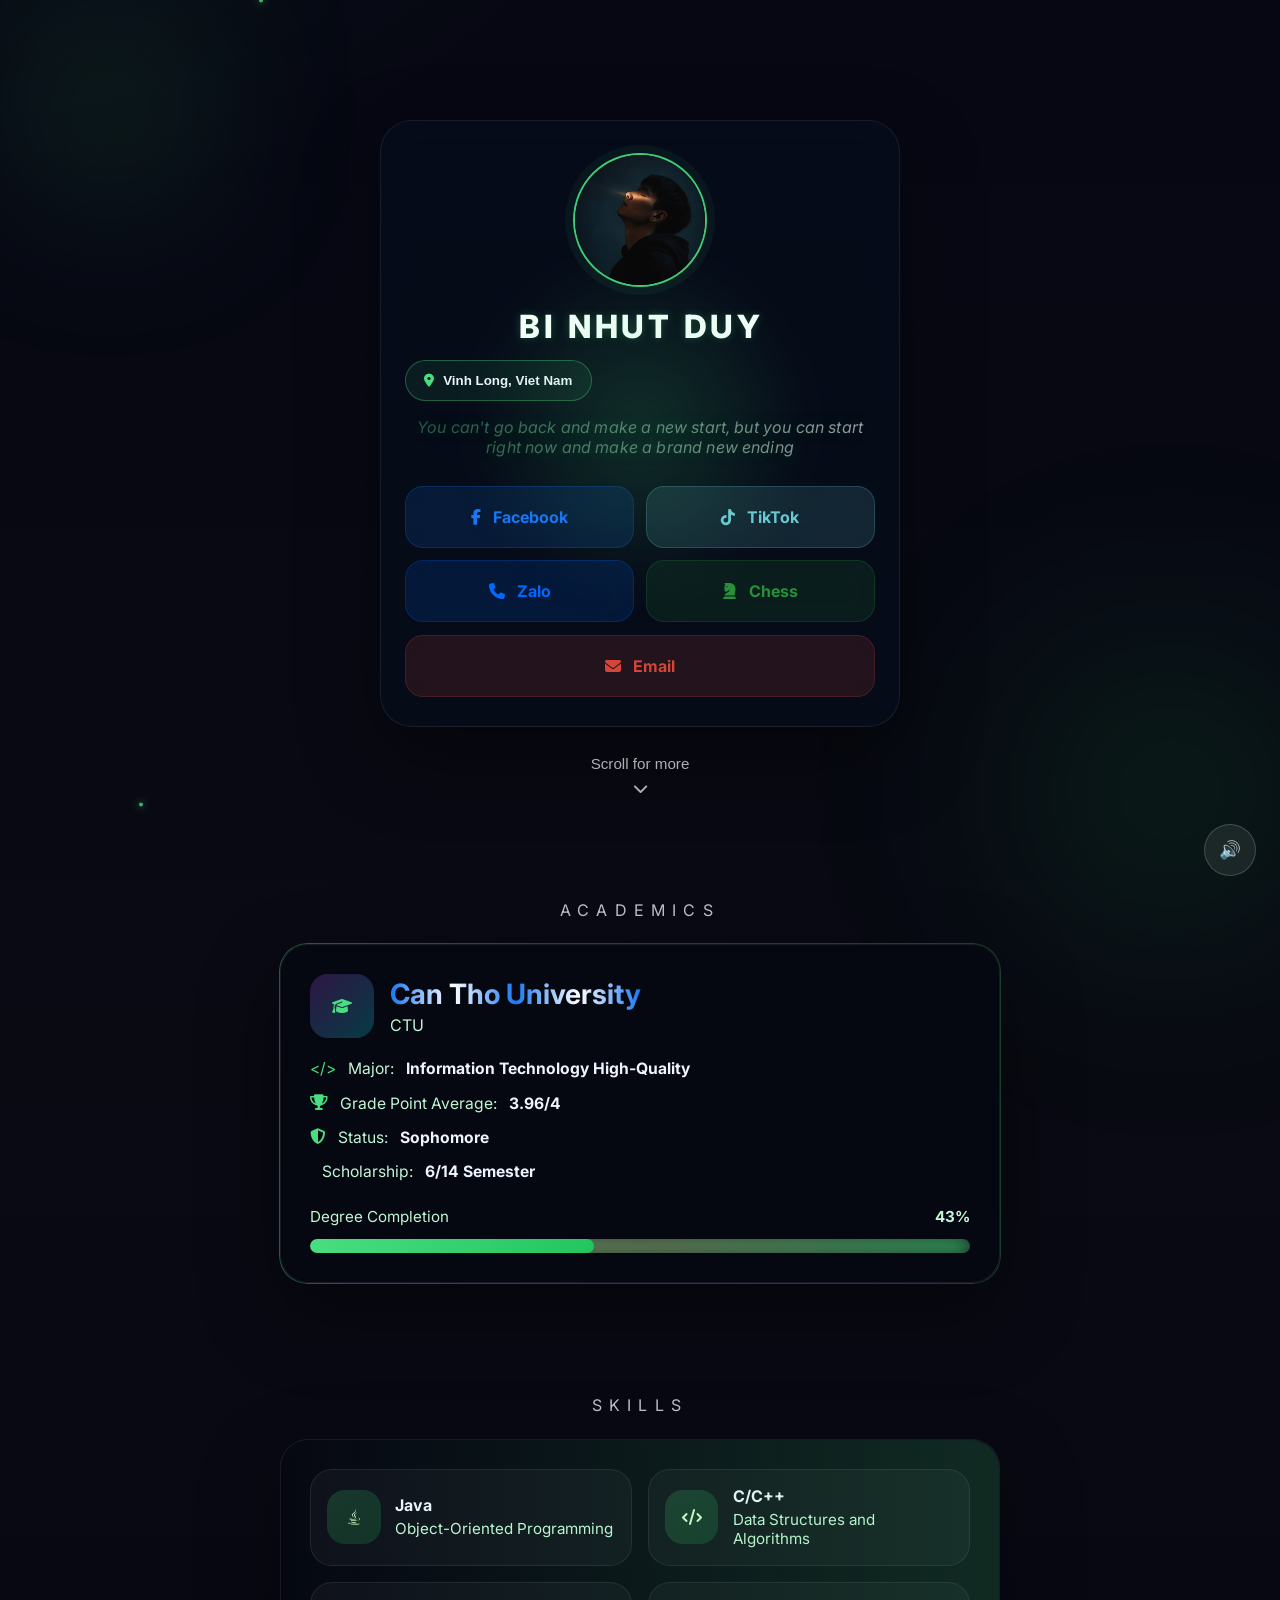
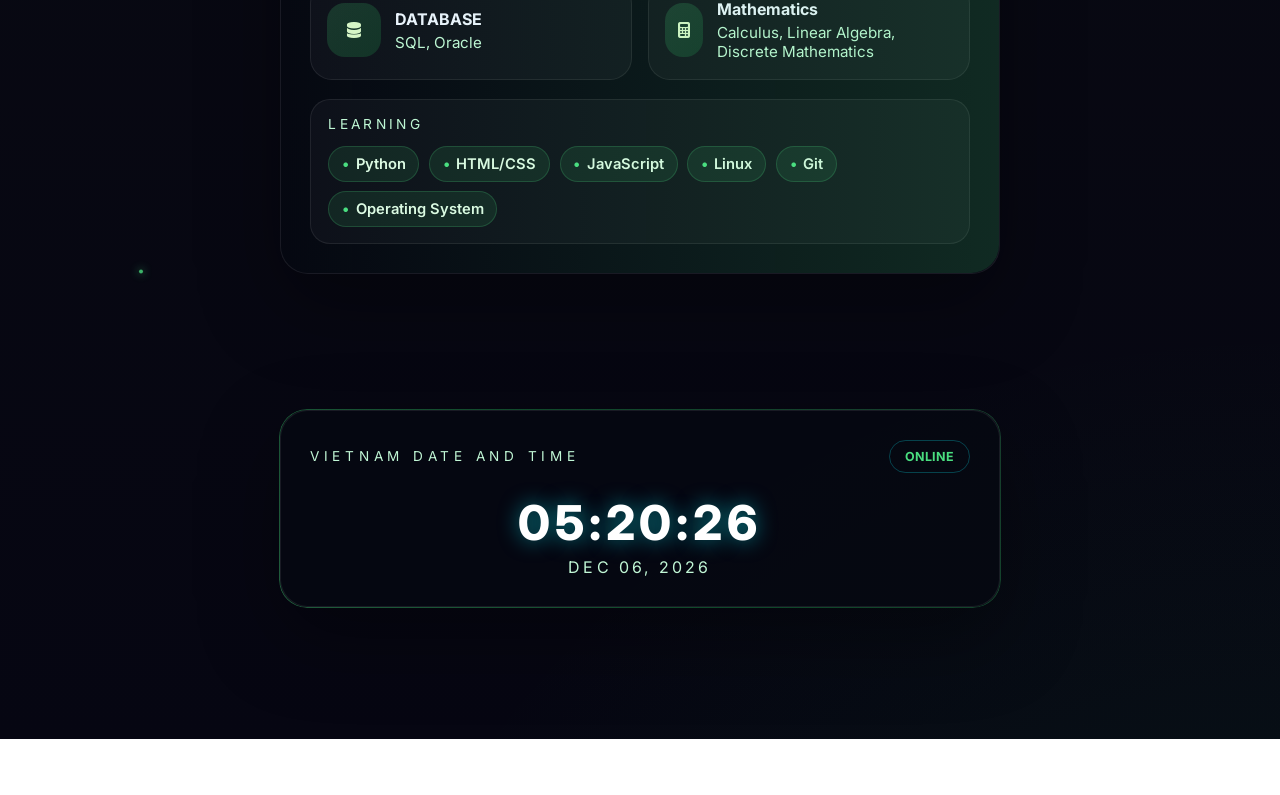
==== commit 0c167efd: "Add files via upload" ====
--- a/BlogCaNhan/index.html
+++ b/BlogCaNhan/index.html
@@ -69,13 +69,13 @@
         </div>
       </div>
 
-      <div class="scroll-hint">
+      <button type="button" class="scroll-hint" id="scroll-hint" aria-label="Cuộn xuống phần tiếp theo">
         <span>Scroll for more</span>
         <i class="fa-solid fa-chevron-down"></i>
-      </div>
+      </button>
     </main>
 
-    <section class="section academics container reveal">
+    <section id="academics" class="section academics container reveal">
       <div class="section-heading reveal">ACADEMICS</div>
       <div class="academics-card reveal reveal-delay-1">
         <div class="academics-top">
--- a/BlogCaNhan/styles.css
+++ b/BlogCaNhan/styles.css
@@ -20,10 +20,12 @@
 html {
   scroll-behavior: smooth;
   overflow-x: hidden;
+  -webkit-overflow-scrolling: touch;
 }
 
 body {
   overflow-x: hidden;
+  overscroll-behavior-y: auto;
 }
 
 @keyframes pulse-glow {
@@ -553,6 +555,22 @@
   color: rgba(255, 255, 255, 0.68);
   font-size: 0.95rem;
   z-index: 1;
+  background: transparent;
+  border: 0;
+  padding: 0;
+  cursor: pointer;
+  transition: transform 0.2s ease, color 0.2s ease;
+}
+
+.scroll-hint:hover,
+.scroll-hint:focus-visible {
+  color: #ffffff;
+  transform: translateY(2px);
+}
+
+.scroll-hint:focus-visible {
+  outline: 2px solid rgba(74, 222, 128, 0.7);
+  outline-offset: 6px;
 }
 
 .scroll-hint i {
@@ -580,6 +598,7 @@
   padding: 3rem 0 4rem;
   position: relative;
   z-index: 1;
+  scroll-margin-top: 1rem;
 }
 
 .section.academics {
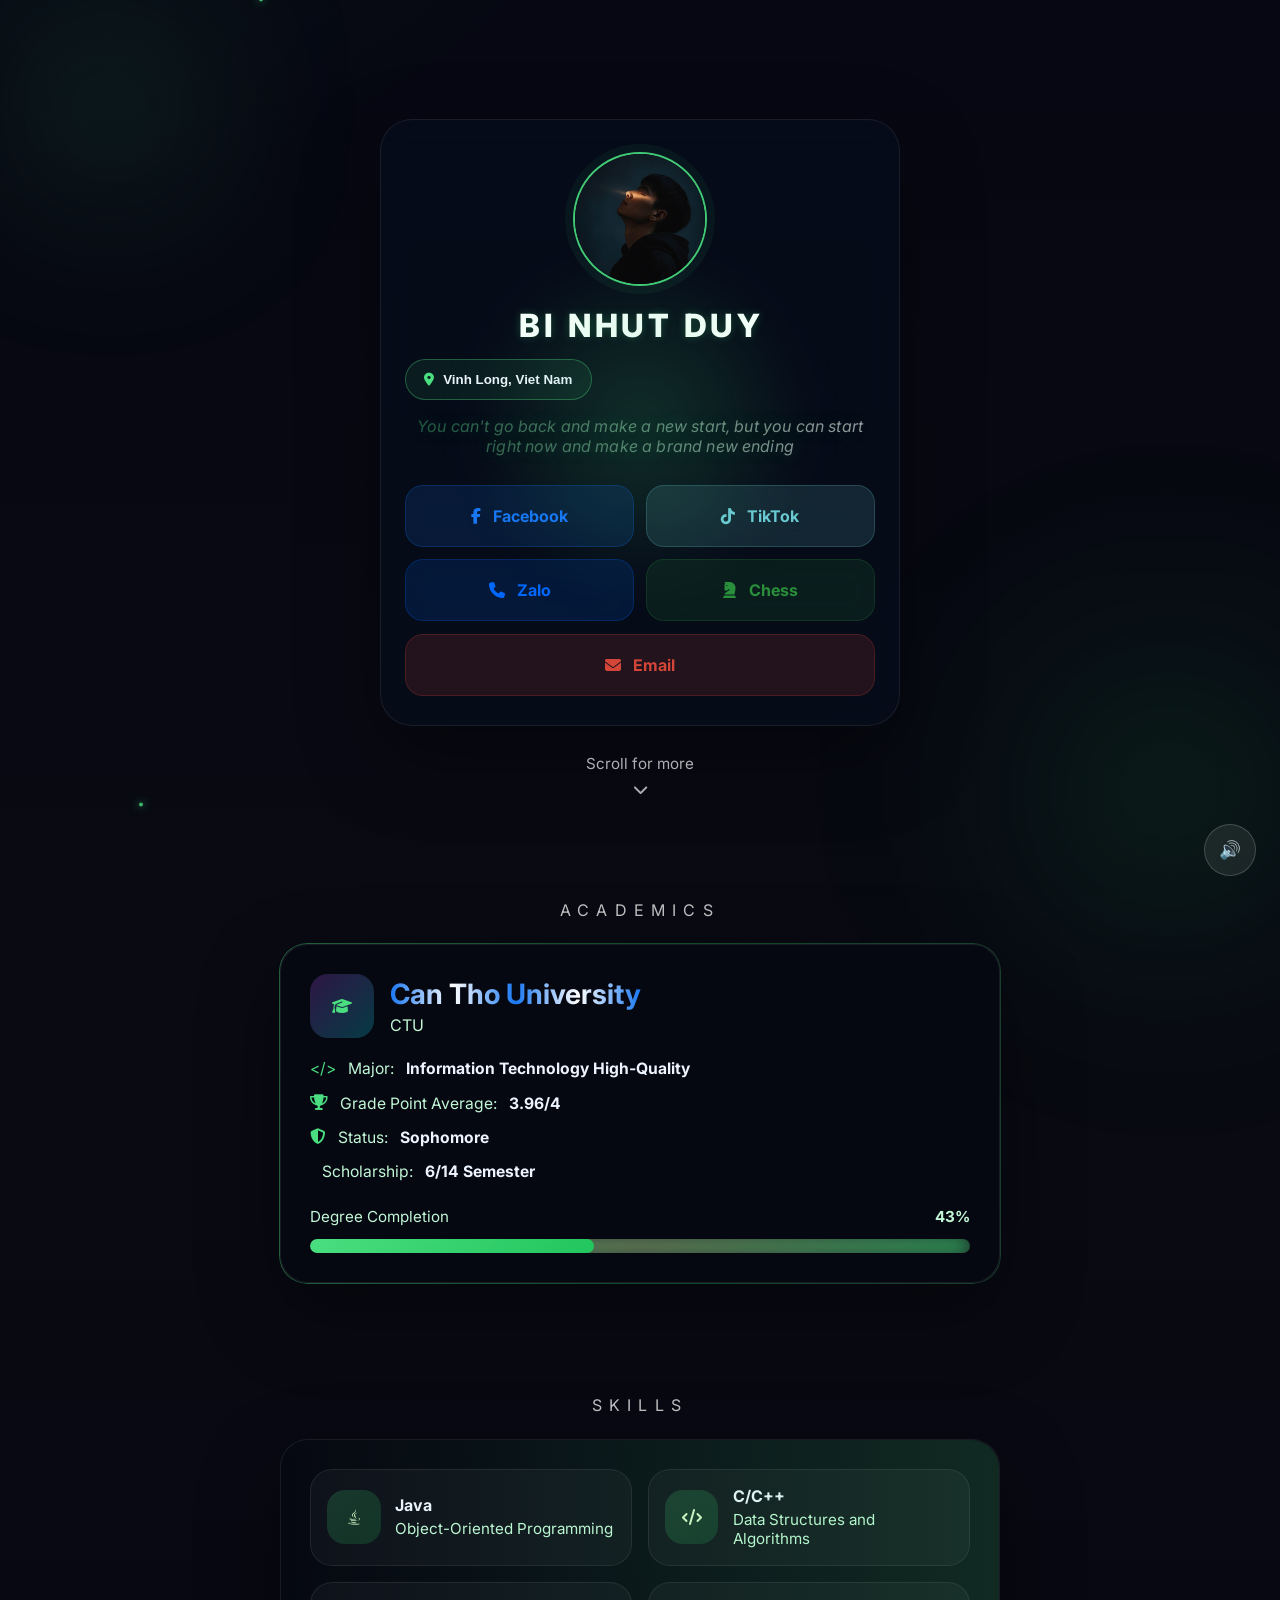
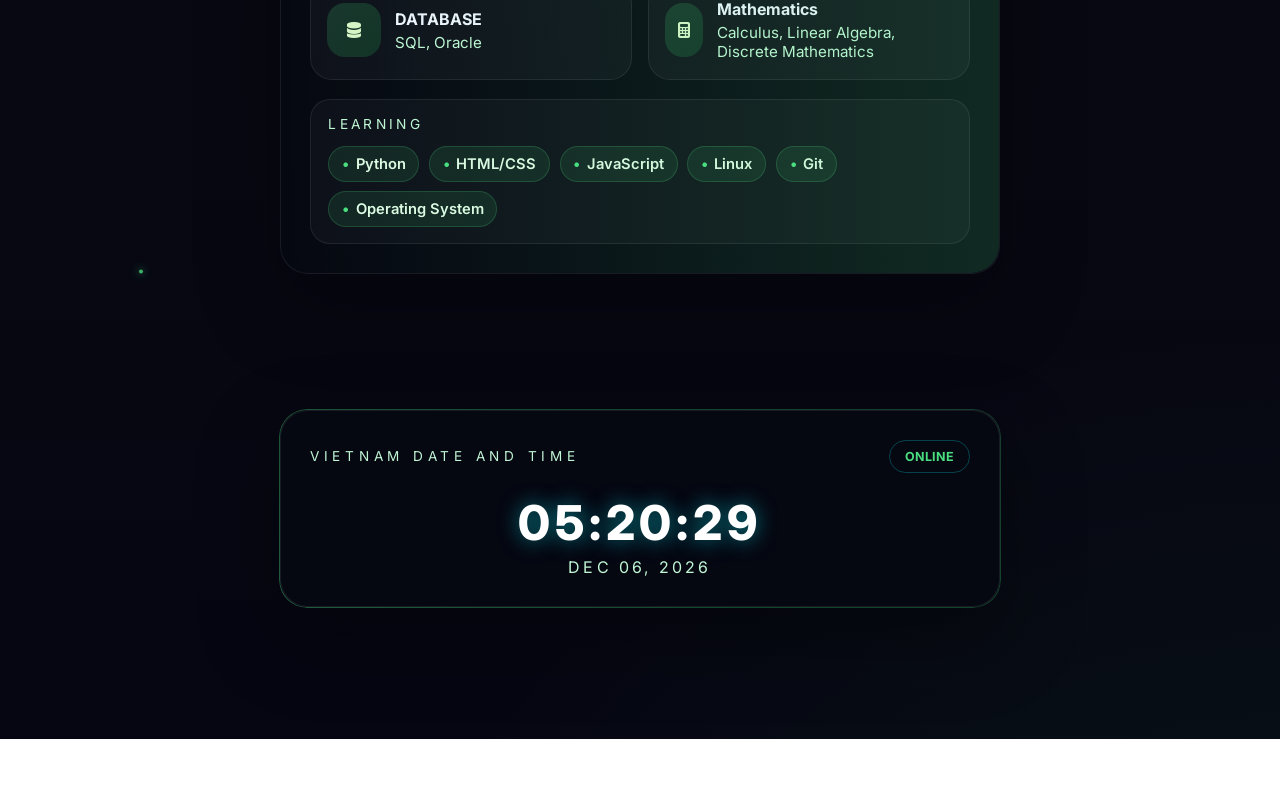
==== commit c7268260: "Add files via upload" ====
--- a/BlogCaNhan/index.html
+++ b/BlogCaNhan/index.html
@@ -69,10 +69,10 @@
         </div>
       </div>
 
-      <button type="button" class="scroll-hint" id="scroll-hint" aria-label="Cuộn xuống phần tiếp theo">
+      <div class="scroll-hint" id="scroll-hint" aria-label="Scroll for more">
         <span>Scroll for more</span>
         <i class="fa-solid fa-chevron-down"></i>
-      </button>
+      </div>
     </main>
 
     <section id="academics" class="section academics container reveal">
--- a/BlogCaNhan/styles.css
+++ b/BlogCaNhan/styles.css
@@ -558,19 +558,7 @@
   background: transparent;
   border: 0;
   padding: 0;
-  cursor: pointer;
-  transition: transform 0.2s ease, color 0.2s ease;
-}
-
-.scroll-hint:hover,
-.scroll-hint:focus-visible {
-  color: #ffffff;
-  transform: translateY(2px);
-}
-
-.scroll-hint:focus-visible {
-  outline: 2px solid rgba(74, 222, 128, 0.7);
-  outline-offset: 6px;
+  cursor: default;
 }
 
 .scroll-hint i {
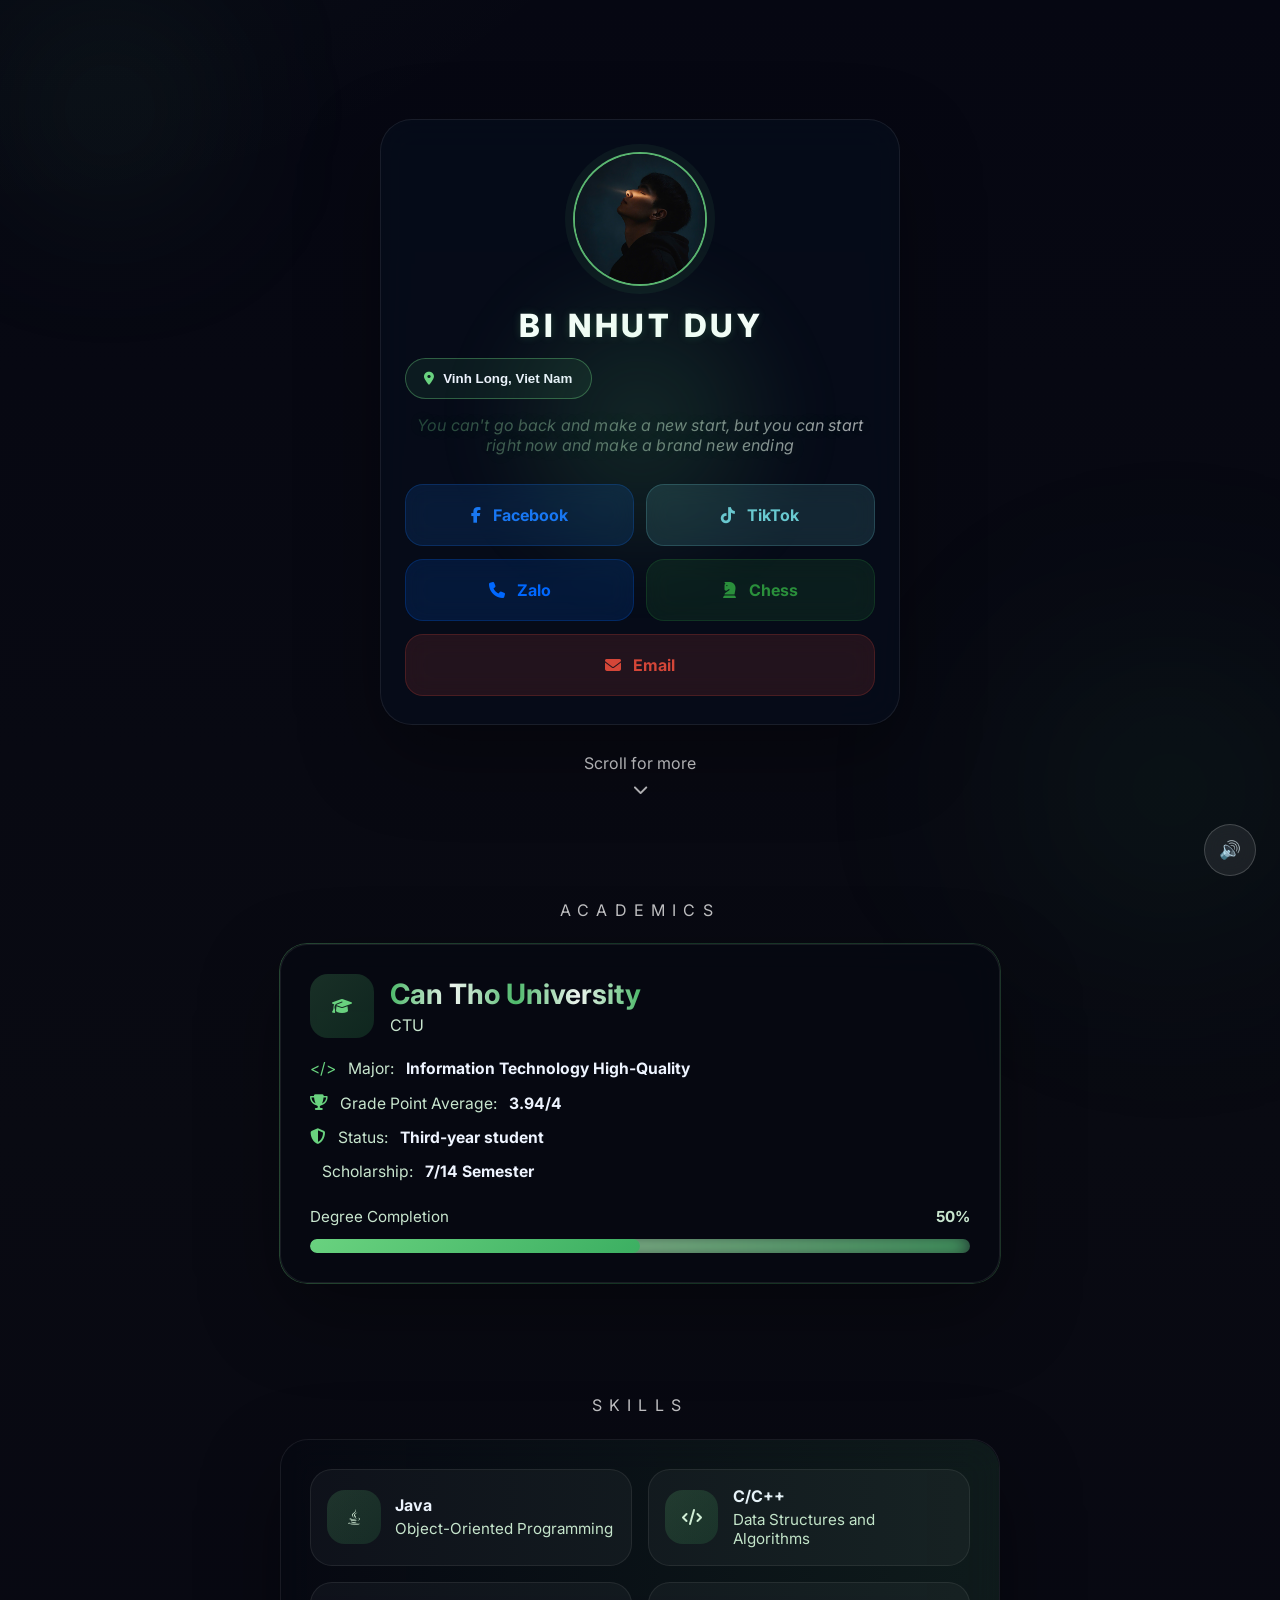
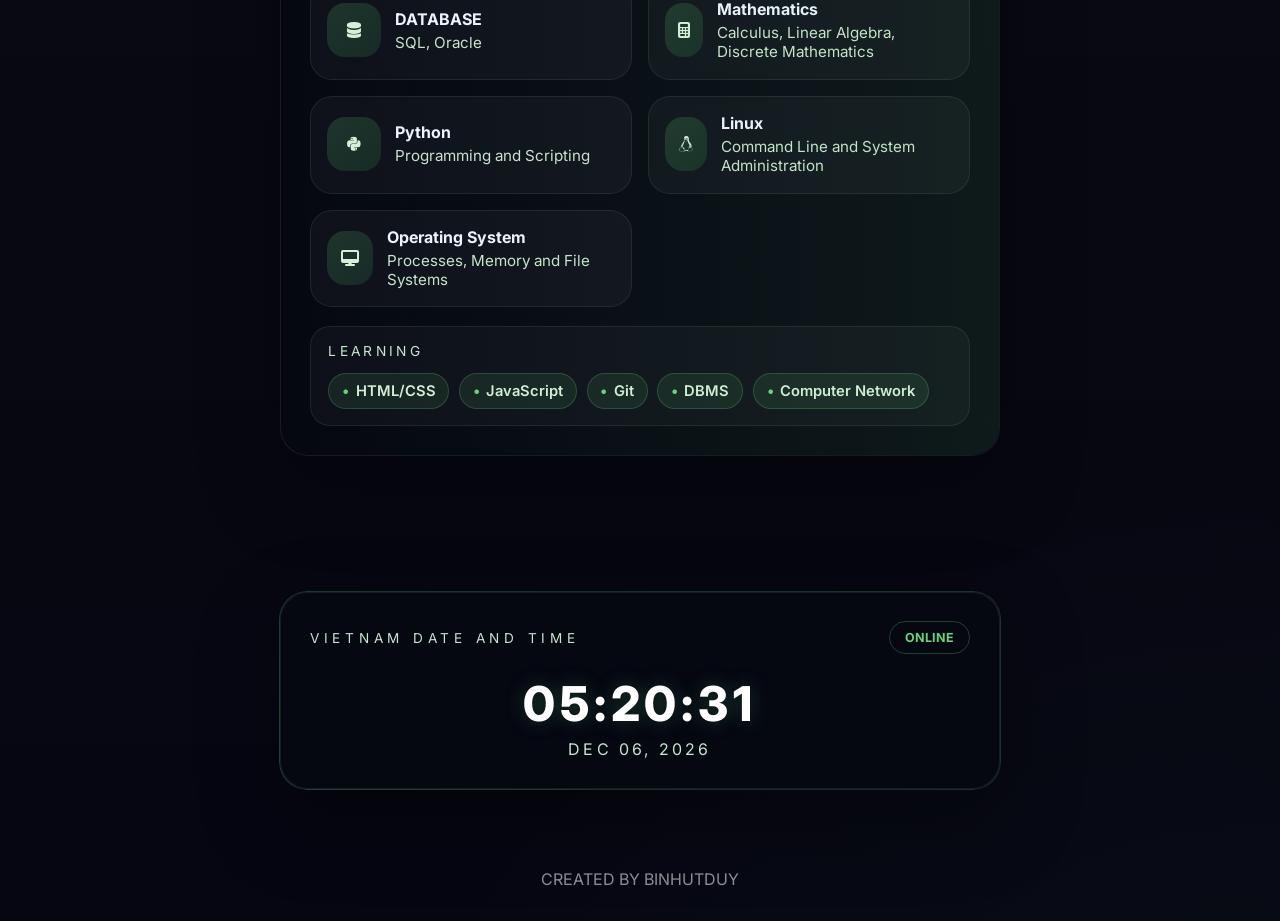
==== commit da49c521: "Add files via upload" ====
--- a/BlogCaNhan/index.html
+++ b/BlogCaNhan/index.html
@@ -69,10 +69,10 @@
         </div>
       </div>
 
-      <div class="scroll-hint" id="scroll-hint" aria-label="Scroll for more">
+      <button class="scroll-hint" id="scroll-hint" type="button" aria-label="Cuộn xuống mục học tập">
         <span>Scroll for more</span>
         <i class="fa-solid fa-chevron-down"></i>
-      </div>
+      </button>
     </main>
 
     <section id="academics" class="section academics container reveal">
@@ -89,14 +89,14 @@
         </div>
         <div class="academics-info">
           <div><span>&lt;/&gt;</span> Major: <strong>Information Technology High-Quality</strong></div>
-          <div><i class="fa-solid fa-trophy"></i> Grade Point Average: <strong>3.96/4</strong></div>
-          <div><i class="fa-solid fa-shield-halved"></i> Status: <strong>Sophomore</strong></div>
-          <div><i class="fa-solid fa-shield-check"></i> Scholarship: <strong>6/14 Semester</strong></div>
+          <div><i class="fa-solid fa-trophy"></i> Grade Point Average: <strong>3.94/4</strong></div>
+          <div><i class="fa-solid fa-shield-halved"></i> Status: <strong>Third-year student</strong></div>
+          <div><i class="fa-solid fa-shield-check"></i> Scholarship: <strong>7/14 Semester</strong></div>
         </div>
         <div class="progress-row">
           <div class="progress-meta">
             <span>Degree Completion</span>
-            <strong>43%</strong>
+            <strong>50%</strong>
           </div>
           <div class="progress-bar"><div class="progress-fill"></div></div>
         </div>
@@ -143,17 +143,43 @@
               <p>Calculus, Linear Algebra, Discrete Mathematics</p>
             </div>
           </div>
+          <div class="achievement-item">
+            <div class="achievement-icon">
+              <i class="fa-brands fa-python"></i>
+            </div>
+            <div>
+              <h3>Python</h3>
+              <p>Programming and Scripting</p>
+            </div>
+          </div>
+          <div class="achievement-item">
+            <div class="achievement-icon">
+              <i class="fa-brands fa-linux"></i>
+            </div>
+            <div>
+              <h3>Linux</h3>
+              <p>Command Line and System Administration</p>
+            </div>
+          </div>
+          <div class="achievement-item">
+            <div class="achievement-icon">
+              <i class="fa-solid fa-desktop"></i>
+            </div>
+            <div>
+              <h3>Operating System</h3>
+              <p>Processes, Memory and File Systems</p>
+            </div>
+          </div>
         </div>
 
         <div class="learning-wrap">
           <div class="learning-title">Learning</div>
           <div class="learning-badges">
-            <span class="learning-badge">Python</span>
             <span class="learning-badge">HTML/CSS</span>
             <span class="learning-badge">JavaScript</span>
-            <span class="learning-badge">Linux</span>
             <span class="learning-badge">Git</span>
-            <span class="learning-badge">Operating System</span>
+            <span class="learning-badge">DBMS</span>
+            <span class="learning-badge">Computer Network</span>
           </div>
         </div>
       </div>
--- a/BlogCaNhan/styles.css
+++ b/BlogCaNhan/styles.css
@@ -3,10 +3,10 @@
   --panel: rgba(9, 12, 26, 0.75);
   --panel-strong: rgba(255, 255, 255, 0.08);
   --text: #eef4ff;
-  --muted: #c1f7d6;
-  --accent: #4ade80;
-  --accent-2: #22c55e;
-  --accent-3: #16a34a;
+  --muted: #c8e5ce;
+  --accent: #69d27f;
+  --accent-2: #3caf62;
+  --accent-3: #287c49;
   --border: rgba(255, 255, 255, 0.12);
   --shadow: 0 30px 80px rgba(0, 0, 0, 0.35);
 }
@@ -20,20 +20,18 @@
 html {
   scroll-behavior: smooth;
   overflow-x: hidden;
-  -webkit-overflow-scrolling: touch;
 }
 
 body {
-  overflow-x: hidden;
   overscroll-behavior-y: auto;
 }
 
 @keyframes pulse-glow {
   0%, 100% {
-    box-shadow: 0 0 0 0 rgba(74, 222, 128, 0.7);
+    box-shadow: 0 0 0 0 rgba(105, 210, 127, 0.4);
   }
   50% {
-    box-shadow: 0 0 0 12px rgba(74, 222, 128, 0);
+    box-shadow: 0 0 0 12px rgba(105, 210, 127, 0);
   }
 }
 
@@ -166,8 +164,8 @@
   width: 4px;
   height: 4px;
   border-radius: 50%;
-  background: rgba(74, 222, 128, 0.8);
-  box-shadow: 0 0 8px rgba(74, 222, 128, 0.9);
+  background: rgba(105, 210, 127, 0.75);
+  box-shadow: 0 0 8px rgba(105, 210, 127, 0.65);
   left: 50%;
   top: 50%;
   margin: -2px 0 0 -2px;
@@ -177,12 +175,11 @@
   min-height: 100vh;
   font-family: "Inter", sans-serif;
   color: var(--text);
-  background-image: radial-gradient(circle at top left, rgba(74, 222, 128, 0.08), transparent 20%),
-    radial-gradient(circle at bottom right, rgba(34, 197, 94, 0.1), transparent 25%),
+  background-image: radial-gradient(circle at top left, rgba(105, 210, 127, 0.07), transparent 20%),
+    radial-gradient(circle at bottom right, rgba(60, 175, 98, 0.08), transparent 25%),
     linear-gradient(180deg, #060712 0%, #090a12 45%, #060612 100%);
   background-size: 150% 150%, 150% 150%, 100% 100%;
   background-position: 0% 50%, 100% 50%, 50% 50%;
-  animation: background-pulse 18s ease-in-out infinite;
   overflow-x: hidden;
   position: relative;
 }
@@ -203,17 +200,14 @@
 body::before {
   top: -100px;
   left: -100px;
-  background: radial-gradient(circle, rgba(74, 222, 128, 0.28), transparent 38%);
-  animation: page-float 12s ease-in-out infinite, glow-drift 35s ease-in-out infinite;
+  background: radial-gradient(circle, rgba(105, 210, 127, 0.18), transparent 38%);
 }
 
 body::after {
   right: -100px;
   bottom: -100px;
-  background: radial-gradient(circle, rgba(34, 197, 94, 0.24), transparent 42%);
-  box-shadow: inset 0 0 180px rgba(34, 197, 94, 0.12);
-  animation: page-float 10s ease-in-out infinite, glow-drift-reverse 38s ease-in-out infinite;
-  animation-delay: 4s, 4s;
+  background: radial-gradient(circle, rgba(60, 175, 98, 0.16), transparent 42%);
+  box-shadow: inset 0 0 180px rgba(60, 175, 98, 0.08);
 }
 
 @keyframes background-pulse {
@@ -276,7 +270,7 @@
 .music-toggle:hover {
   transform: scale(1.05);
   background: rgba(255, 255, 255, 0.14);
-  box-shadow: 0 16px 34px rgba(74, 222, 128, 0.15);
+  box-shadow: 0 16px 34px rgba(105, 210, 127, 0.12);
 }
 
 .hero {
@@ -310,7 +304,7 @@
   position: absolute;
   inset: -12px;
   z-index: 0;
-  background: radial-gradient(circle, rgba(74, 222, 128, 0.18), transparent 42%);
+  background: radial-gradient(circle, rgba(105, 210, 127, 0.15), transparent 42%);
   filter: blur(26px);
 }
 
@@ -320,9 +314,9 @@
   height: 134px;
   margin: 0 auto 1.4rem;
   border-radius: 50%;
-  border: 2px solid rgba(74, 222, 128, 0.9);
-  box-shadow: 0 0 0 8px rgba(74, 222, 128, 0.06);
-  background: radial-gradient(circle at top left, rgba(74, 222, 128, 0.35), transparent 35%);
+  border: 2px solid rgba(105, 210, 127, 0.85);
+  box-shadow: 0 0 0 8px rgba(105, 210, 127, 0.07);
+  background: radial-gradient(circle at top left, rgba(105, 210, 127, 0.24), transparent 35%);
   overflow: hidden;
   z-index: 1;
   animation: pulse-glow 2.5s ease-in-out infinite;
@@ -353,7 +347,7 @@
   letter-spacing: 0.28em;
   line-height: 1.12;
   text-transform: uppercase;
-  text-shadow: 0 0 12px rgba(74, 222, 128, 0.2);
+  text-shadow: 0 0 12px rgba(105, 210, 127, 0.18);
 }
 
 .name-title .name-space {
@@ -365,7 +359,7 @@
   display: inline-block;
   color: #f7fffb;
   animation: name-bounce 2.2s ease-in-out infinite;
-  text-shadow: 0 0 8px rgba(74, 222, 128, 0.25);
+  text-shadow: 0 0 8px rgba(105, 210, 127, 0.2);
 }
 
 .name-title span:nth-child(2n) {
@@ -384,12 +378,12 @@
   0%, 100% {
     transform: translateY(0) scale(1);
     color: #f7fffb;
-    text-shadow: 0 0 8px rgba(74, 222, 128, 0.2);
+    text-shadow: 0 0 8px rgba(105, 210, 127, 0.18);
   }
   50% {
     transform: translateY(-4px) scale(1.06);
-    color: #7ef0a8;
-    text-shadow: 0 0 14px rgba(74, 222, 128, 0.45);
+    color: #9be6a8;
+    text-shadow: 0 0 14px rgba(105, 210, 127, 0.32);
   }
 }
 
@@ -400,8 +394,8 @@
   margin: 0 auto 1rem;
   padding: 0.75rem 1.15rem;
   border-radius: 999px;
-  border: 1px solid rgba(74, 222, 128, 0.35);
-  background: rgba(74, 222, 128, 0.08);
+  border: 1px solid rgba(105, 210, 127, 0.38);
+  background: rgba(105, 210, 127, 0.08);
   color: var(--text);
   font-weight: 600;
   cursor: default;
@@ -420,8 +414,8 @@
   margin-bottom: 1.8rem;
   z-index: 1;
   letter-spacing: 0.01em;
-  text-shadow: 0 0 18px rgba(74, 222, 128, 0.25);
-  background: linear-gradient(90deg, rgba(74, 222, 128, 0.35), rgba(255, 255, 255, 0.6));
+  text-shadow: 0 0 18px rgba(105, 210, 127, 0.16);
+  background: linear-gradient(90deg, rgba(105, 210, 127, 0.28), rgba(255, 255, 255, 0.65));
   -webkit-background-clip: text;
   background-clip: text;
   -webkit-text-fill-color: transparent;
@@ -566,6 +560,20 @@
   animation: float-up 2s ease-in-out infinite;
 }
 
+.scroll-hint {
+  color: rgba(255, 255, 255, 0.68);
+  border: 0;
+  background: transparent;
+  font: inherit;
+  cursor: pointer;
+}
+
+.scroll-hint:focus-visible {
+  outline: 2px solid var(--accent);
+  outline-offset: 6px;
+  border-radius: 8px;
+}
+
 .reveal {
   opacity: 0;
   transform: translateY(56px);
@@ -576,6 +584,7 @@
 .reveal.is-visible {
   opacity: 1;
   transform: translateY(0);
+  will-change: auto;
 }
 
 .reveal-delay-1 {
@@ -618,7 +627,7 @@
 }
 
 .achievements-card {
-  animation: glow-sweep 6s ease-in-out infinite;
+  animation: none;
 }
 
 .achievements-card::before {
@@ -626,9 +635,9 @@
   position: absolute;
   inset: 0;
   border-radius: 28px;
-  background: linear-gradient(90deg, transparent, rgba(74, 222, 128, 0.18), transparent);
+  background: linear-gradient(90deg, transparent, rgba(105, 210, 127, 0.1), transparent);
   background-size: 220% 100%;
-  animation: shimmer-sweep 4s linear infinite;
+  animation: none;
   pointer-events: none;
   z-index: 0;
 }
@@ -639,7 +648,7 @@
   inset: -2px;
   border-radius: 28px;
   padding: 1px;
-  background: linear-gradient(90deg, rgba(74, 222, 128, 0.4), rgba(34, 197, 94, 0.35), rgba(74, 222, 128, 0.25));
+  background: linear-gradient(90deg, rgba(105, 210, 127, 0.3), rgba(60, 175, 98, 0.26), rgba(105, 210, 127, 0.22));
   mask: linear-gradient(#fff 0 0) content-box, linear-gradient(#fff 0 0);
   mask-composite: subtract;
   pointer-events: none;
@@ -659,14 +668,14 @@
   border-radius: 18px;
   display: grid;
   place-items: center;
-  background: linear-gradient(135deg, rgba(191, 74, 255, 0.22), rgba(10, 243, 255, 0.22));
+  background: linear-gradient(135deg, rgba(105, 210, 127, 0.2), rgba(60, 175, 98, 0.18));
   color: var(--accent);
 }
 
 .academics-top h2 {
   font-size: 1.75rem;
   margin-bottom: 0.25rem;
-  background: linear-gradient(90deg, #1877f2 0%, #ffffff 25%, #1877f2 50%, #ffffff 75%, #1877f2 100%);
+  background: linear-gradient(90deg, #4db96a 0%, #eef4ef 25%, #4db96a 50%, #eef4ef 75%, #4db96a 100%);
   -webkit-background-clip: text;
   -webkit-text-fill-color: transparent;
   background-clip: text;
@@ -727,13 +736,13 @@
   position: absolute;
   inset: -3px;
   border-radius: 999px;
-  background: linear-gradient(90deg, rgba(74, 222, 128, 0.8), rgba(190, 255, 146, 0.5), rgba(34, 197, 94, 0.8));
+  background: linear-gradient(90deg, #3caf62, #8bd698, #3caf62);
   filter: blur(10px);
   z-index: -1;
 }
 
 .progress-fill {
-  width: 43%;
+  width: 50%;
   height: 100%;
   border-radius: 999px;
   background: linear-gradient(135deg, var(--accent), var(--accent-2));
@@ -746,6 +755,32 @@
 }
 
 @media (max-width: 720px) {
+  body::before,
+  body::after {
+    filter: blur(60px);
+    animation: none;
+  }
+
+  body {
+    animation: none;
+  }
+
+  #particles-js {
+    opacity: 0.55;
+  }
+
+  .achievements-card,
+  .achievements-card::before {
+    animation: none;
+  }
+
+  .hero-card,
+  .achievements-card,
+  .academics-card,
+  .clock-card {
+    backdrop-filter: blur(8px);
+  }
+
   .hero-card {
     padding: 1.8rem 1.2rem 1.4rem;
   }
@@ -778,7 +813,7 @@
 
   .link-button:active {
     transform: scale(0.98);
-    box-shadow: 0 10px 24px rgba(74, 222, 128, 0.16);
+    box-shadow: 0 10px 24px rgba(105, 210, 127, 0.14);
   }
 
   .section-heading {
@@ -786,8 +821,8 @@
   }
 
   .hero-card {
-    border-color: rgba(74, 222, 128, 0.18);
-    box-shadow: 0 25px 80px rgba(74, 222, 128, 0.16);
+    border-color: rgba(105, 210, 127, 0.2);
+    box-shadow: 0 25px 80px rgba(105, 210, 127, 0.12);
   }
 
   .hero-card::after {
@@ -795,7 +830,7 @@
     position: absolute;
     inset: -14px;
     border-radius: 36px;
-    background: radial-gradient(circle, rgba(74, 222, 128, 0.14), transparent 60%);
+    background: radial-gradient(circle, rgba(105, 210, 127, 0.12), transparent 60%);
     filter: blur(18px);
     pointer-events: none;
     z-index: 0;
@@ -884,8 +919,8 @@
 
 .achievement-item:hover {
   transform: scale(1.02);
-  box-shadow: 0 12px 24px rgba(74, 222, 128, 0.18);
-  border-color: rgba(74, 222, 128, 0.25);
+  box-shadow: 0 12px 24px rgba(105, 210, 127, 0.14);
+  border-color: rgba(105, 210, 127, 0.28);
 }
 
 .achievement-item:hover .achievement-icon {
@@ -920,9 +955,9 @@
   gap: 0.4rem;
   padding: 0.5rem 0.8rem;
   border-radius: 999px;
-  background: rgba(74, 222, 128, 0.1);
-  border: 1px solid rgba(74, 222, 128, 0.2);
-  color: #dffbe5;
+  background: rgba(105, 210, 127, 0.1);
+  border: 1px solid rgba(105, 210, 127, 0.22);
+  color: #d6efda;
   font-size: 0.92rem;
   font-weight: 600;
 }
@@ -938,8 +973,8 @@
   border-radius: 18px;
   display: grid;
   place-items: center;
-  background: linear-gradient(135deg, rgba(74, 222, 128, 0.18), rgba(34, 197, 94, 0.18));
-  color: #d8f5c7;
+  background: linear-gradient(135deg, rgba(105, 210, 127, 0.18), rgba(60, 175, 98, 0.16));
+  color: #d6efda;
 }
 
 .achievement-item h3 {
@@ -973,7 +1008,7 @@
   inset: -2px;
   border-radius: 28px;
   padding: 1px;
-  background: linear-gradient(45deg, rgba(74, 222, 128, 0.4), rgba(34, 197, 94, 0.35), rgba(74, 222, 128, 0.25));
+  background: linear-gradient(45deg, rgba(105, 210, 127, 0.3), rgba(60, 175, 98, 0.26), rgba(105, 210, 127, 0.22));
   mask: linear-gradient(#fff 0 0) content-box, linear-gradient(#fff 0 0);
   mask-composite: subtract;
   pointer-events: none;
@@ -1001,7 +1036,7 @@
   justify-content: center;
   padding: 0.5rem 0.95rem;
   border-radius: 999px;
-  border: 1px solid rgba(10, 243, 255, 0.25);
+  border: 1px solid rgba(105, 210, 127, 0.28);
   color: var(--accent);
   font-weight: 700;
   font-size: 0.78rem;
@@ -1021,7 +1056,7 @@
   letter-spacing: 0.1em;
   color: #ffffff;
   animation: glow-pulse 2s ease-in-out infinite;
-  text-shadow: 0 0 20px rgba(10, 243, 255, 0.5);
+  text-shadow: 0 0 20px rgba(105, 210, 127, 0.25);
 }
 
 #clock-date {
@@ -1031,6 +1066,20 @@
   animation: float-up 4s ease-in-out infinite;
 }
 
+@media (prefers-reduced-motion: reduce) {
+  html {
+    scroll-behavior: auto;
+  }
+
+  *,
+  *::before,
+  *::after {
+    animation-duration: 0.01ms !important;
+    animation-iteration-count: 1 !important;
+    transition-duration: 0.01ms !important;
+  }
+}
+
 @media (max-width: 720px) {
   .clock-card {
     padding: 1.4rem;
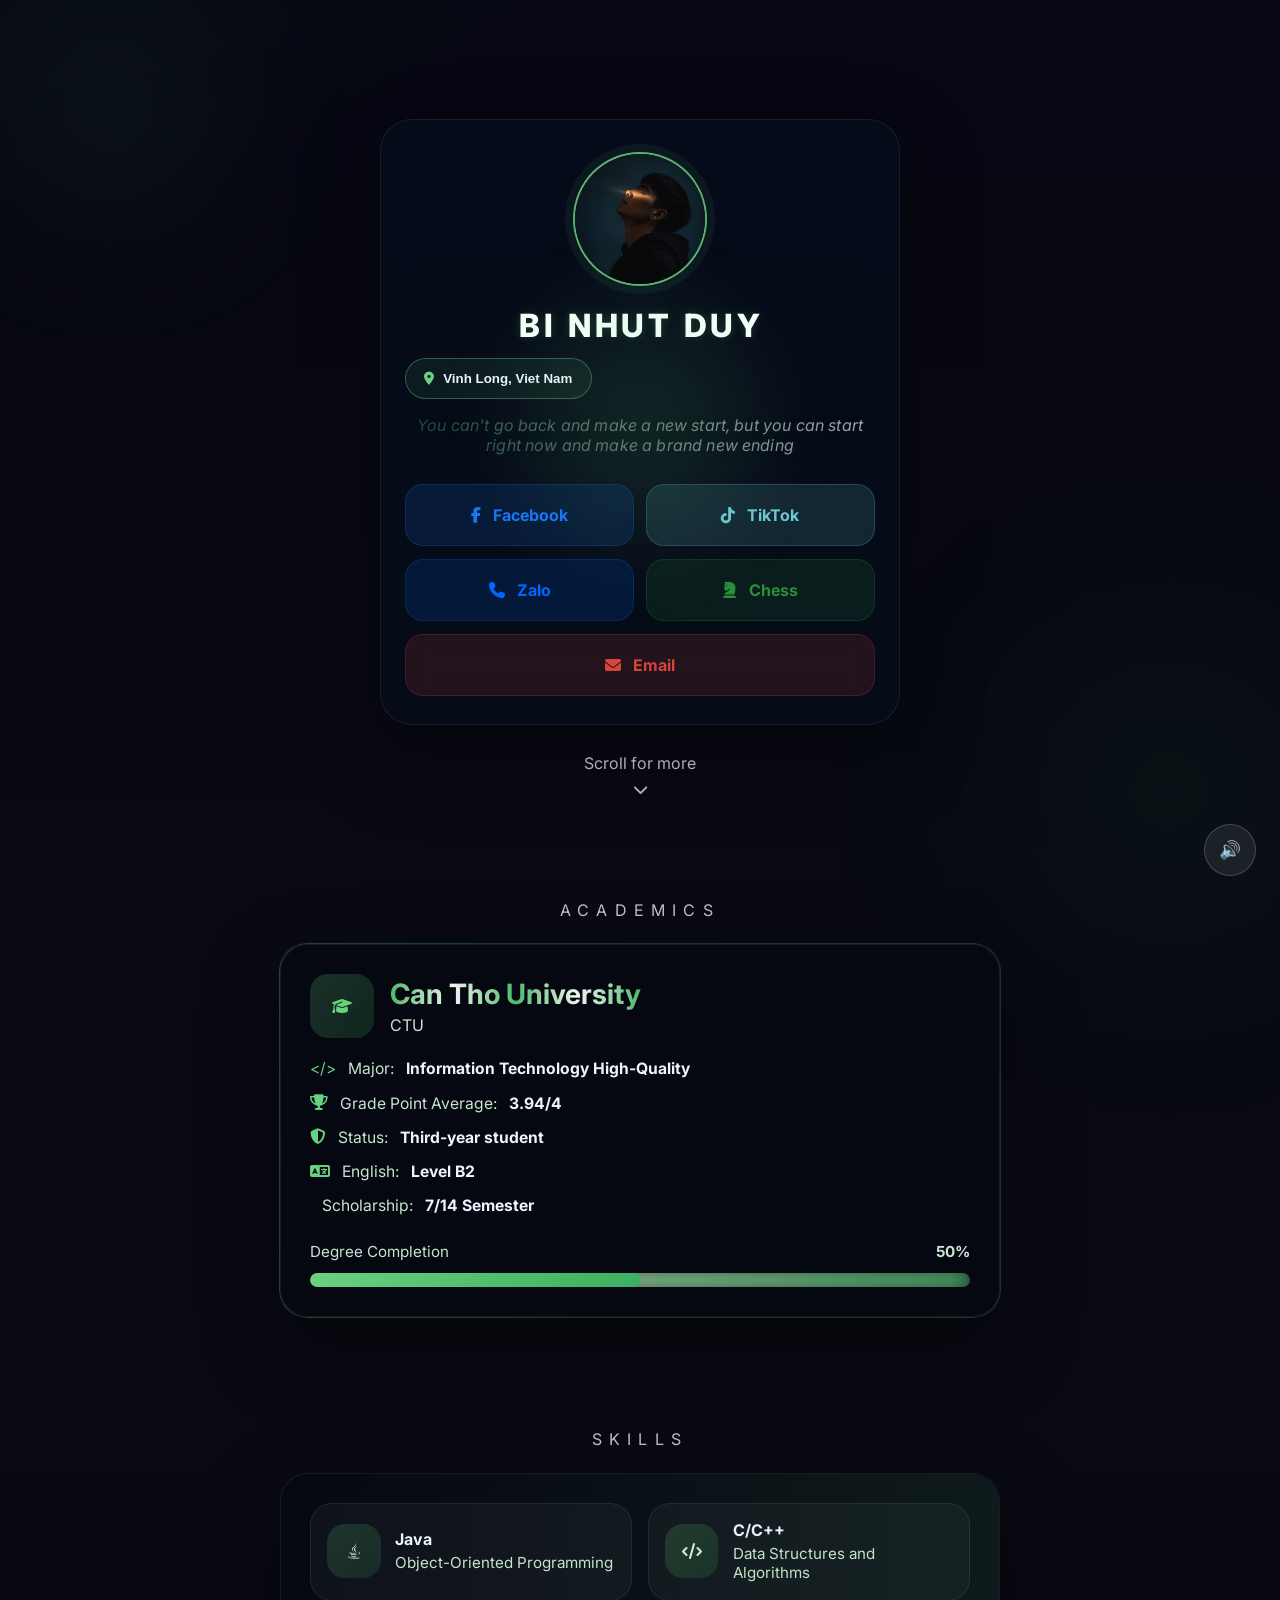
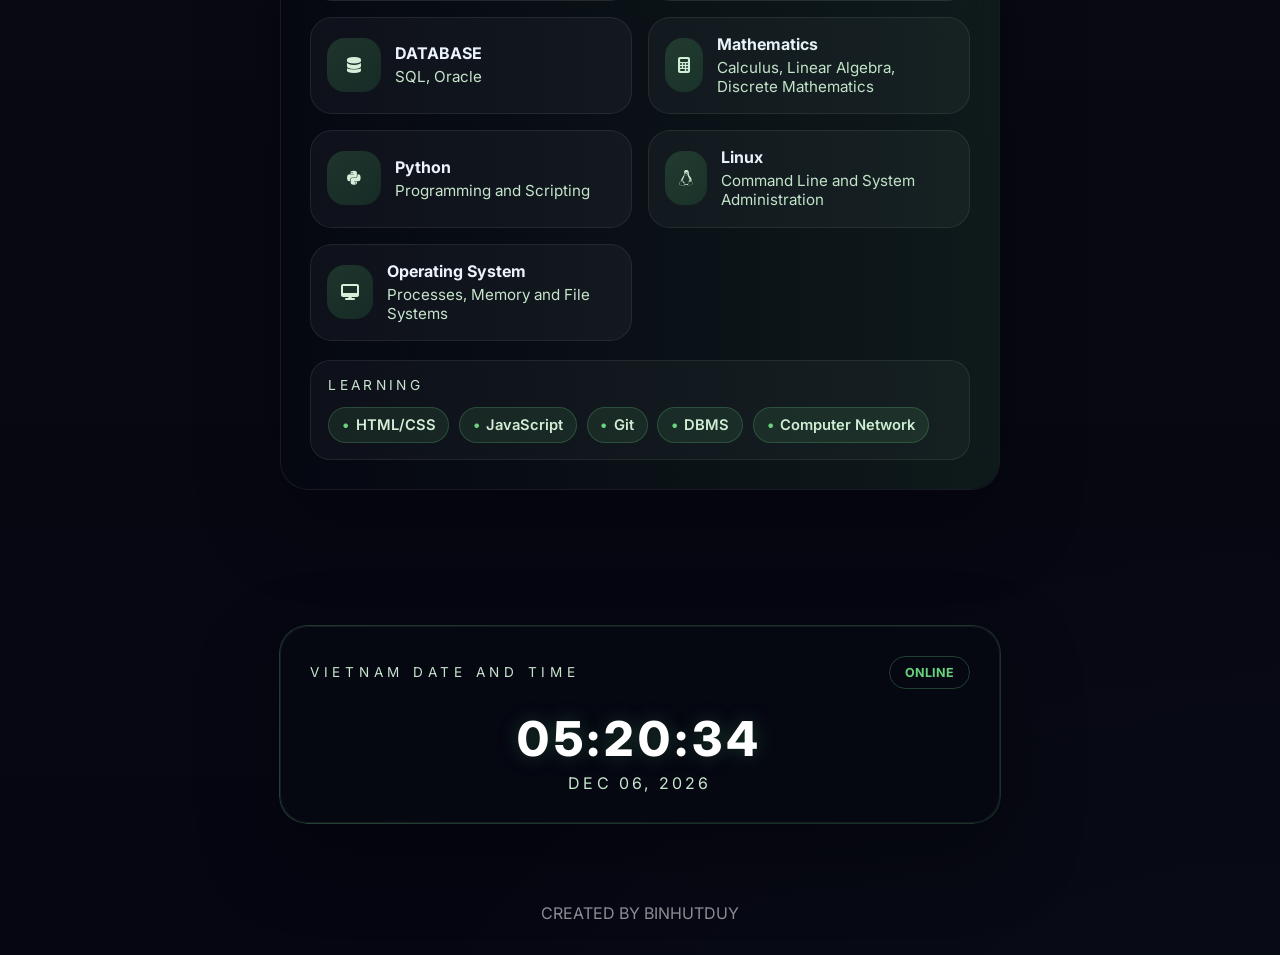
==== commit ce2fd19d: "Add files via upload" ====
--- a/BlogCaNhan/index.html
+++ b/BlogCaNhan/index.html
@@ -91,6 +91,7 @@
           <div><span>&lt;/&gt;</span> Major: <strong>Information Technology High-Quality</strong></div>
           <div><i class="fa-solid fa-trophy"></i> Grade Point Average: <strong>3.94/4</strong></div>
           <div><i class="fa-solid fa-shield-halved"></i> Status: <strong>Third-year student</strong></div>
+          <div><i class="fa-solid fa-language"></i> English: <strong>Level B2</strong></div>
           <div><i class="fa-solid fa-shield-check"></i> Scholarship: <strong>7/14 Semester</strong></div>
         </div>
         <div class="progress-row">
